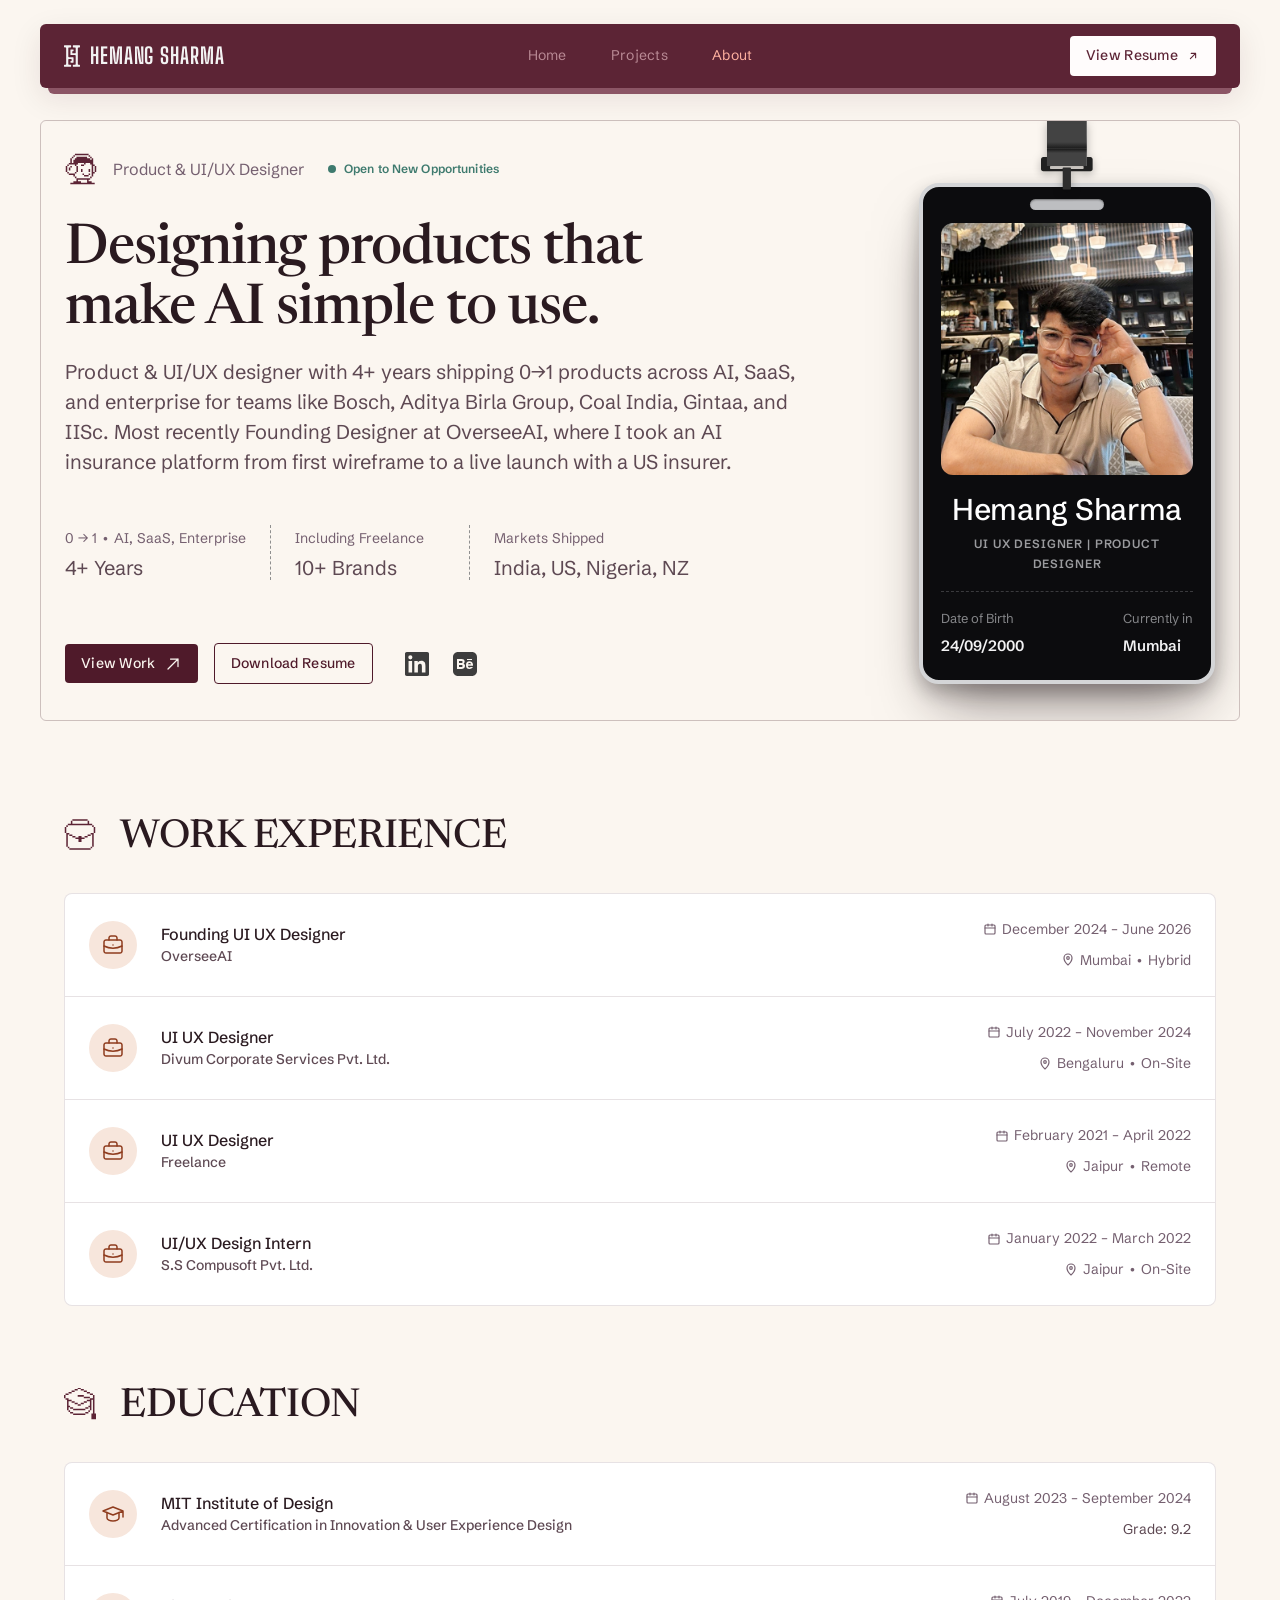
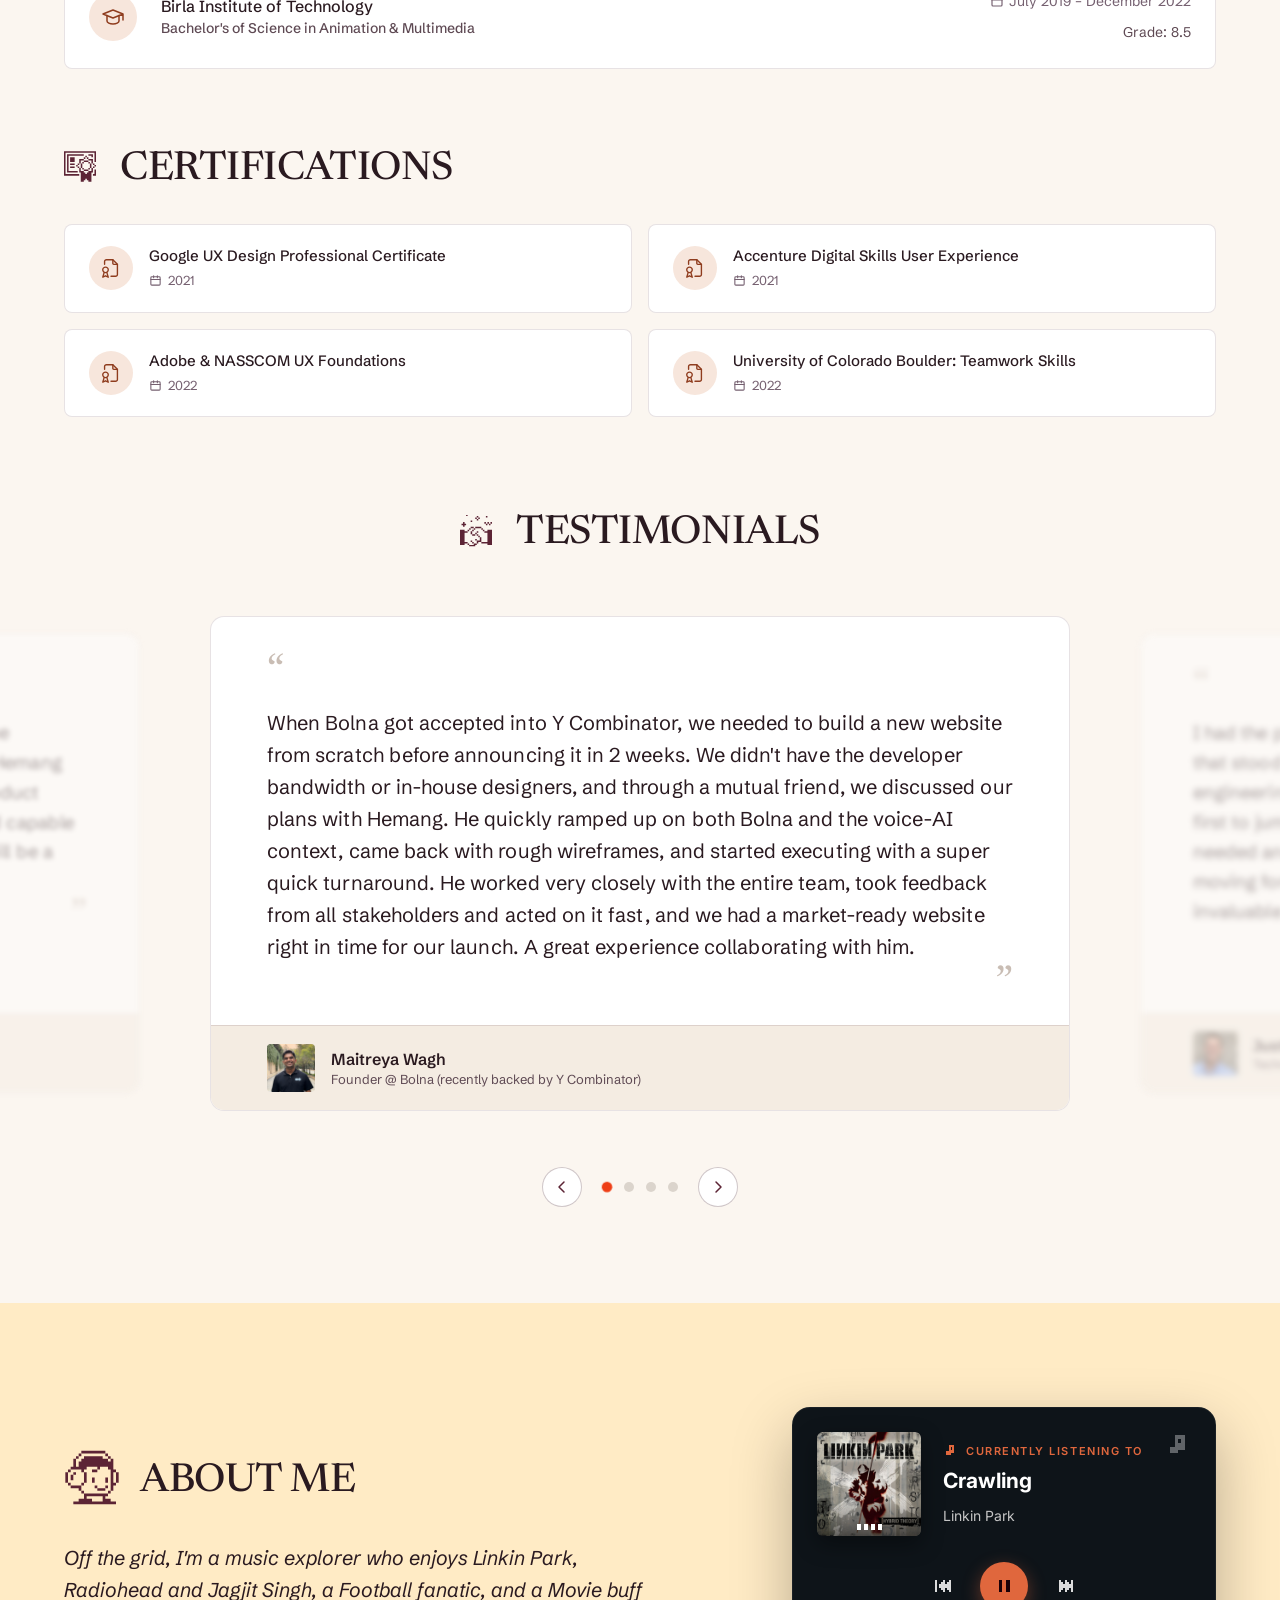
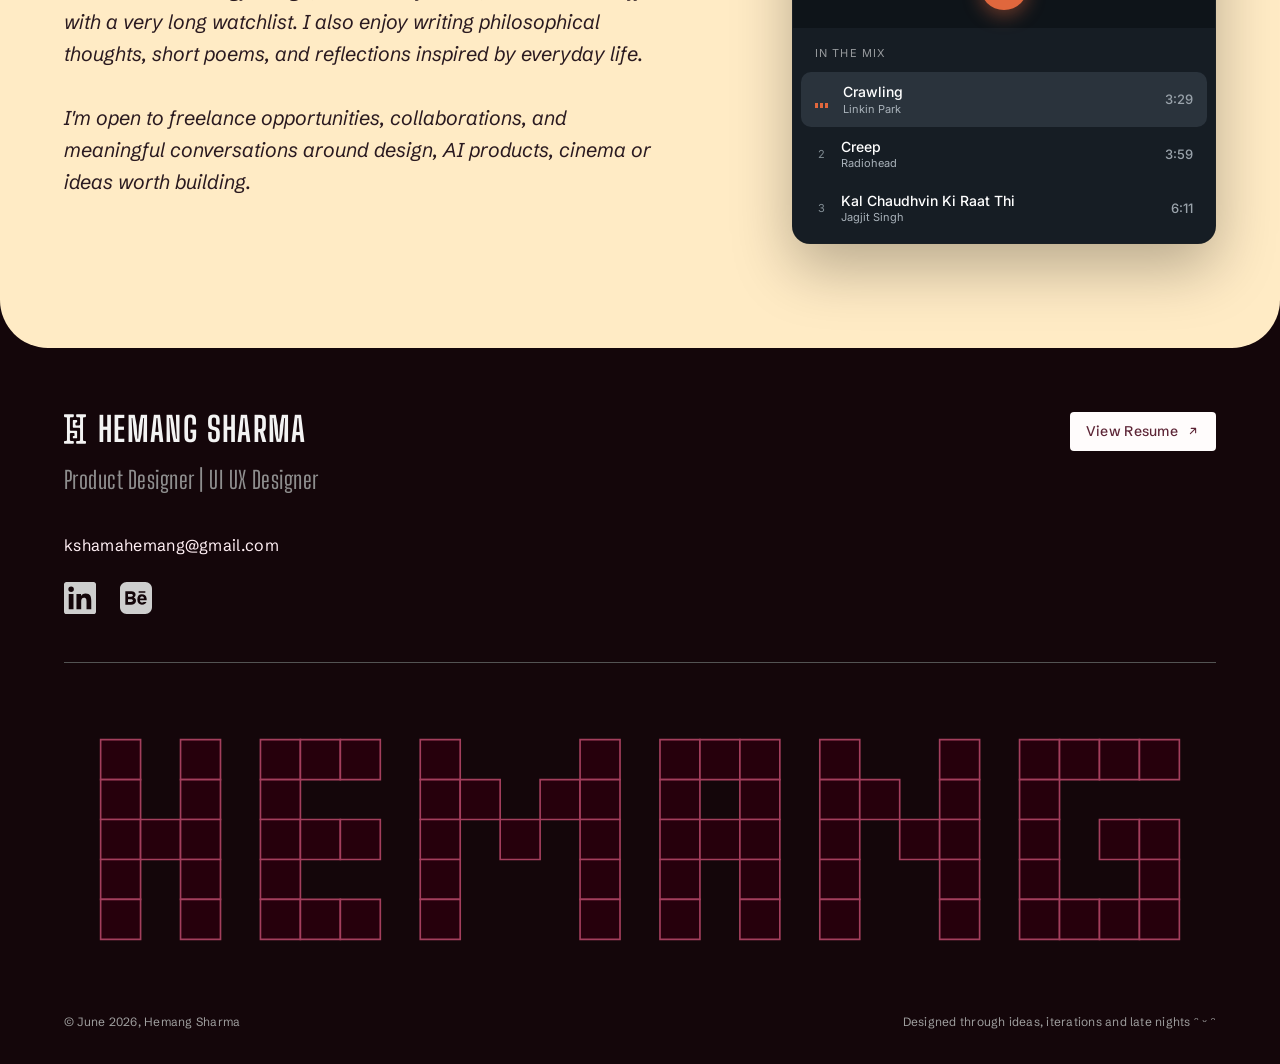
==== About.html @ e837368c "init commit" ====
<!DOCTYPE html>
<html lang="en">
<head>
<meta charset="UTF-8">
<meta name="viewport" content="width=device-width, initial-scale=1.0">
<title>About — Hemang Sharma</title>
<meta name="description" content="Product & UI/UX designer with 4+ years shipping 0→1 products across AI, SaaS, and enterprise.">
<link rel="preconnect" href="https://fonts.googleapis.com">
<link rel="preconnect" href="https://fonts.gstatic.com" crossorigin>
<link href="https://fonts.googleapis.com/css2?family=Newsreader:ital,opsz,wght@0,6..72,400;0,6..72,500;0,6..72,600;1,6..72,400;1,6..72,500&family=Schibsted+Grotesk:ital,wght@0,400;0,500;0,600;0,700;1,400;1,500&family=Big+Shoulders+Display:wght@400;500;600;700&family=Inter:wght@400;500;600;700&display=swap" rel="stylesheet">
<link rel="stylesheet" href="assets/styles.css">
</head>
<body>

<!-- ============================ NAV ============================ -->
<header class="site-header">
  <div class="navbar">
    <div class="nav-inner">
        <a class="brandmark" href="index.html" aria-label="Hemang Sharma home">
          <span class="hs">
            <svg viewBox="0 0 60.87 82.07" fill="currentColor" xmlns="http://www.w3.org/2000/svg" aria-hidden="true">
              <path d="M27.2,76.02c-.09-1.11-.96-2.07-2-2.05-2.62,0-4.03,0-6.65,0-1.13.09-2.25-.98-2.22-2.24v-17.44c0-1.27,1.03-2.3,2.3-2.3,2.96,0,6.22,0,8.52,0,1-.03,1.94.73,1.94,1.6-.01,1.11.02,4.02-.01,5.13-.05.84-.99,1.48-1.92,1.5-1.18,0,.2-.02-.99,0-.94.01-1.73.8-1.7,1.61,0,1.08-.02,2.17,0,3.25.02.84.91,1.54,1.86,1.51,3.54,0,4.52,0,8.06,0,.71.02,1.38-.37,1.69-.92.26-.41.18-.89.19-1.33,0-5.1,0-12,0-17.11.04-.87-.88-1.68-1.88-1.66-4.48,0-10.23,0-15.32,0-1.52,0-2.74-1.23-2.74-2.75V10.45c0-1.18.95-2.21,2.03-2.22,2.68-.01,4.16,0,6.84,0,1.1.03,1.99-1.08,2.02-2.24.01-1.36,0-2.15,0-3.52.06-1.05-.57-2.14-1.5-2.45C16.59,0,12.3.02,3.17.01c-.6.01-1.21-.06-1.81.06C.59.44-.04,1.32,0,2.27c0,1.44,0,2.29,0,3.72,0,1.17.94,2.29,2.03,2.24,2.62-.01,1.45-.02,4.08,0,1.16-.03,2.18,1.17,2.08,2.43v60.86c.08,1.25-.91,2.5-2.09,2.43-2.62,0-1.45,0-4.08,0-1.03,0-1.97.94-2.02,2.07-.02,1.49,0,2.21,0,3.7-.04,1.22.94,2.36,2.06,2.33,9.26.01,13.68,0,22.93,0,1.19.1,2.25-1.09,2.22-2.36,0-1.49.03-2.2-.01-3.68Z"/>
              <path d="M60.85,76.03c-.06-1.13-1-2.08-2.02-2.07-2.62,0-1.45,0-4.08,0-1.17.06-2.17-1.18-2.09-2.43V10.66c-.09-1.26.92-2.46,2.08-2.43,2.62-.01,1.45,0,4.08,0,1.1.05,2.03-1.07,2.03-2.24,0-1.43,0-2.29,0-3.72.04-.96-.59-1.83-1.36-2.2-.6-.12-1.21-.05-1.81-.06-9.13.01-13.42,0-22.56.01-.93.31-1.56,1.4-1.5,2.45.01,1.36,0,2.15,0,3.52.03,1.16.92,2.27,2.02,2.24,2.68,0,4.16-.01,6.84,0,1.08,0,2.02,1.04,2.03,2.22v17.95c0,1.44-1.16,2.61-2.61,2.61-2.55,0-6.55,0-8.35,0-1,.03-1.94-.73-1.94-1.6.01-1.11-.02-4,.01-5.11.05-.84.99-1.48,1.92-1.5,1.18,0,.04.02,1.22,0,.94-.01,1.73-.8,1.7-1.61,0-1.08.02-2.17,0-3.25-.02-.84-.91-1.54-1.86-1.51-3.54,0-4.76,0-8.3,0-.71-.02-1.38.37-1.69.92-.26.41-.18.89-.19,1.33,0,5.1,0,11.98,0,17.09-.04.87.88,1.68,1.88,1.66,4.46,0,10.51,0,15.59,0,1.44,0,2.61,1.17,2.61,2.61v31.71c.02,1.26-1.1,2.33-2.22,2.24-2.62-.01-4.03,0-6.65,0-1.04-.02-1.91.94-2,2.05-.04,1.49,0,2.2-.01,3.68-.03,1.28,1.03,2.46,2.22,2.36,9.26,0,13.68,0,22.93,0,1.12.03,2.11-1.11,2.06-2.33,0-1.49,0-2.21,0-3.7Z"/>
            </svg>
          </span>
          <span class="name">HEMANG SHARMA</span>
        </a>
        <nav class="nav-links">
          <a href="index.html">Home</a>
          <a href="Projects.html">Projects</a>
          <a href="About.html" class="active">About</a>
        </nav>
      <div class="nav-right">
        <a class="btn-resume" href="#" data-resume>View Resume
          <svg viewBox="0 0 16 16" fill="none"><path d="M5 11 11 5M11 5H6M11 5v5" stroke="currentColor" stroke-width="1.25" stroke-linecap="round" stroke-linejoin="round"/></svg>
        </a>
        <button class="nav-toggle" aria-label="Open menu" data-menu-open><span></span><span></span><span></span></button>
      </div>
    </div>
  </div>
</header>

<!-- mobile sheet -->
<div class="mobile-sheet" id="mobileSheet">
  <div class="mobile-sheet-top">
    <span class="mobile-brand">
      <span class="hs">
        <svg viewBox="0 0 60.87 82.07" fill="currentColor" xmlns="http://www.w3.org/2000/svg" aria-hidden="true">
          <path d="M27.2,76.02c-.09-1.11-.96-2.07-2-2.05-2.62,0-4.03,0-6.65,0-1.13.09-2.25-.98-2.22-2.24v-17.44c0-1.27,1.03-2.3,2.3-2.3,2.96,0,6.22,0,8.52,0,1-.03,1.94.73,1.94,1.6-.01,1.11.02,4.02-.01,5.13-.05.84-.99,1.48-1.92,1.5-1.18,0,.2-.02-.99,0-.94.01-1.73.8-1.7,1.61,0,1.08-.02,2.17,0,3.25.02.84.91,1.54,1.86,1.51,3.54,0,4.52,0,8.06,0,.71.02,1.38-.37,1.69-.92.26-.41.18-.89.19-1.33,0-5.1,0-12,0-17.11.04-.87-.88-1.68-1.88-1.66-4.48,0-10.23,0-15.32,0-1.52,0-2.74-1.23-2.74-2.75V10.45c0-1.18.95-2.21,2.03-2.22,2.68-.01,4.16,0,6.84,0,1.1.03,1.99-1.08,2.02-2.24.01-1.36,0-2.15,0-3.52.06-1.05-.57-2.14-1.5-2.45C16.59,0,12.3.02,3.17.01c-.6.01-1.21-.06-1.81.06C.59.44-.04,1.32,0,2.27c0,1.44,0,2.29,0,3.72,0,1.17.94,2.29,2.03,2.24,2.62-.01,1.45-.02,4.08,0,1.16-.03,2.18,1.17,2.08,2.43v60.86c.08,1.25-.91,2.5-2.09,2.43-2.62,0-1.45,0-4.08,0-1.03,0-1.97.94-2.02,2.07-.02,1.49,0,2.21,0,3.7-.04,1.22.94,2.36,2.06,2.33,9.26.01,13.68,0,22.93,0,1.19.1,2.25-1.09,2.22-2.36,0-1.49.03-2.2-.01-3.68Z"/>
          <path d="M60.85,76.03c-.06-1.13-1-2.08-2.02-2.07-2.62,0-1.45,0-4.08,0-1.17.06-2.17-1.18-2.09-2.43V10.66c-.09-1.26.92-2.46,2.08-2.43,2.62-.01,1.45,0,4.08,0,1.1.05,2.03-1.07,2.03-2.24,0-1.43,0-2.29,0-3.72.04-.96-.59-1.83-1.36-2.2-.6-.12-1.21-.05-1.81-.06-9.13.01-13.42,0-22.56.01-.93.31-1.56,1.4-1.5,2.45.01,1.36,0,2.15,0,3.52.03,1.16.92,2.27,2.02,2.24,2.68,0,4.16-.01,6.84,0,1.08,0,2.02,1.04,2.03,2.22v17.95c0,1.44-1.16,2.61-2.61,2.61-2.55,0-6.55,0-8.35,0-1,.03-1.94-.73-1.94-1.6.01-1.11-.02-4,.01-5.11.05-.84.99-1.48,1.92-1.5,1.18,0,.04.02,1.22,0,.94-.01,1.73-.8,1.7-1.61,0-1.08.02-2.17,0-3.25-.02-.84-.91-1.54-1.86-1.51-3.54,0-4.76,0-8.3,0-.71-.02-1.38.37-1.69.92-.26.41-.18.89-.19,1.33,0,5.1,0,11.98,0,17.09-.04.87.88,1.68,1.88,1.66,4.46,0,10.51,0,15.59,0,1.44,0,2.61,1.17,2.61,2.61v31.71c.02,1.26-1.1,2.33-2.22,2.24-2.62-.01-4.03,0-6.65,0-1.04-.02-1.91.94-2,2.05-.04,1.49,0,2.2-.01,3.68-.03,1.28,1.03,2.46,2.22,2.36,9.26,0,13.68,0,22.93,0,1.12.03,2.11-1.11,2.06-2.33,0-1.49,0-2.21,0-3.7Z"/>
        </svg>
      </span>
      <span class="name">HEMANG SHARMA</span>
    </span>
    <button class="mobile-sheet-close" aria-label="Close menu" data-menu-close>×</button>
  </div>
  <nav>
    <a href="index.html" data-menu-close>Home</a>
    <a href="Projects.html" data-menu-close>Projects</a>
    <a href="About.html" class="active" data-menu-close>About</a>
  </nav>
  <a class="btn-resume" href="#" data-resume>View Resume
    <svg viewBox="0 0 16 16" fill="none"><path d="M5 11 11 5M11 5H6M11 5v5" stroke="currentColor" stroke-width="1.25" stroke-linecap="round" stroke-linejoin="round"/></svg>
  </a>
</div>

<main id="top">
<!-- ============================ HERO ============================ -->
<section class="hero">
  <div class="hero-frame reveal">
    <div class="hero-cols">
      <!-- BOX 1 — intro / heading -->
      <div class="hero-left">
        <div class="hero-meta">
          <div class="hero-role">
            <span class="picon" aria-hidden="true">
              <img src="assets/icons/hero.svg" alt="" width="32" height="32">
            </span>
            <span>Product &amp; UI/UX Designer</span>
          </div>
          <div class="hero-open">
            <span class="dot"></span>
            <span>Open to New Opportunities</span>
          </div>
        </div>

        <h1 class="hero-h1">Designing products that make AI simple to use.</h1>
        <p class="hero-intro">Product &amp; UI/UX designer with 4+ years shipping 0&rarr;1 products across AI, SaaS, and enterprise for teams like Bosch, Aditya Birla Group, Coal India, Gintaa, and IISc. Most recently Founding Designer at OverseeAI, where I took an AI insurance platform from first wireframe to a live launch with a US insurer.</p>

        <div class="hero-stats">
          <div class="stat">
            <span class="label">0 &rarr; 1 &bull; AI, SaaS, Enterprise</span>
            <span class="value">4+ Years</span>
          </div>
          <span class="stat-div"></span>
          <div class="stat">
            <span class="label">Including Freelance</span>
            <span class="value">10+ Brands</span>
          </div>
          <span class="stat-div"></span>
          <div class="stat">
            <span class="label">Markets Shipped</span>
            <span class="value">India, US, Nigeria, NZ</span>
          </div>
        </div>

        <div class="hero-cta">
          <div class="cta-pair">
            <a class="btn btn-primary" href="Projects.html">View Work
              <svg viewBox="0 0 18 18" fill="none"><path d="M4 14 14 4M14 4H6.5M14 4v7.5" stroke="currentColor" stroke-width="1.25" stroke-linecap="round" stroke-linejoin="round"/></svg>
            </a>
            <a class="btn btn-outline" href="#" data-resume>Download Resume</a>
          </div>
          <div class="hero-social">
            <a href="https://www.linkedin.com/in/hemangsharma24/" target="_blank" rel="noopener" aria-label="LinkedIn">
              <svg viewBox="0 0 24 24" fill="currentColor"><path d="M20.45 20.45h-3.56v-5.57c0-1.33-.02-3.04-1.85-3.04-1.85 0-2.14 1.45-2.14 2.94v5.67H9.35V9h3.41v1.56h.05c.48-.9 1.64-1.85 3.37-1.85 3.6 0 4.27 2.37 4.27 5.45v6.29ZM5.34 7.43a2.06 2.06 0 1 1 0-4.13 2.06 2.06 0 0 1 0 4.13ZM7.12 20.45H3.55V9h3.57v11.45ZM22.22 0H1.77C.79 0 0 .77 0 1.73v20.54C0 23.23.79 24 1.77 24h20.45c.98 0 1.78-.77 1.78-1.73V1.73C24 .77 23.2 0 22.22 0Z"/></svg>
            </a>
            <a href="https://www.behance.net/hemangsharma24" target="_blank" rel="noopener" aria-label="Behance">
              <svg viewBox="0 0 24 24" fill="currentColor"><path d="M8.228 15.01H6V13H8.261C10.139 13 10.264 15.01 8.228 15.01ZM14.986 12.333H18.004C17.887 10.618 15.274 10.356 14.986 12.333ZM8.182 9H6V11H8.389C10.062 11 10.326 9 8.182 9ZM24 5V19C24 21.761 21.762 24 19 24H5C2.238 24 0 21.761 0 19V5C0 2.239 2.238 0 5 0H19C21.762 0 24 2.239 24 5ZM14 8H19V7H14V8ZM10.448 11.618C12.355 10.644 12.285 7.068 8.635 7.014H4V16.992H8.311C12.833 16.992 12.756 12.458 10.448 11.618ZM19.935 12.22C19.661 10.457 18.407 9.27 16.352 9.27C14.258 9.27 13 10.61 13 13.217C13 15.848 14.367 17 16.416 17C18.465 17 19.522 15.865 19.816 15H17.705C16.969 15.855 14.812 15.521 14.938 13.647H19.998C20.008 13.013 19.986 12.558 19.935 12.22Z"/></svg>
            </a>
          </div>
        </div>
      </div>

      <div class="hero-divider" aria-hidden="true"></div>

      <!-- BOX 2 — animated lanyard ID card -->
      <div class="hero-right id-col">
        <div class="id-stage">
          <div class="id-swing" id="idSwing">
            <img class="id-handle" src="assets/icons/id-handle.svg" alt="" draggable="false">
            <div class="id-card">
              <div class="id-photo"><img src="assets/img/hemang-photo.png" alt="Hemang Sharma" draggable="false"></div>
              <div class="id-name">Hemang Sharma</div>
              <div class="id-role">UI UX DESIGNER | PRODUCT DESIGNER</div>
              <hr class="id-line">
              <div class="id-meta">
                <div class="id-field"><span class="k">Date of Birth</span><span class="v">24/09/2000</span></div>
                <div class="id-field"><span class="k">Currently in</span><span class="v">Mumbai</span></div>
              </div>
            </div>
          </div>
        </div>
      </div>
    </div>
  </div>
</section>

<!-- ============================ WORK EXPERIENCE ============================ -->
<section class="work wrap">
  <div class="section-head reveal">
    <span class="picon" aria-hidden="true">
      <img src="assets/icons/work.svg" alt="" width="32" height="32">
    </span>
    <h2>WORK EXPERIENCE</h2>
  </div>
  <div class="exp-list reveal">
    <div class="exp-row">
      <div class="exp-left">
        <span class="exp-ic"><img src="assets/icons/incard-work.svg" alt="" width="24" height="24"></span>
        <div><div class="exp-title">Founding UI UX Designer</div><div class="exp-co">OverseeAI</div></div>
      </div>
      <div class="exp-meta">
        <span class="m"><svg viewBox="0 0 14 14" fill="none"><rect x="2" y="3" width="10" height="9" rx="1" stroke="currentColor" stroke-width="1.17"/><path d="M2 6h10M5 2v2M9 2v2" stroke="currentColor" stroke-width="1.17" stroke-linecap="round"/></svg>December 2024 – June 2026</span>
        <span class="m"><svg viewBox="0 0 14 14" fill="none"><path d="M7 12s4-3.5 4-7A4 4 0 0 0 3 5c0 3.5 4 7 4 7Z" stroke="currentColor" stroke-width="1.17" stroke-linejoin="round"/><circle cx="7" cy="5" r="1.3" stroke="currentColor" stroke-width="1.17"/></svg>Mumbai &bull; Hybrid</span>
      </div>
    </div>
    <div class="exp-row">
      <div class="exp-left">
        <span class="exp-ic"><img src="assets/icons/incard-work.svg" alt="" width="24" height="24"></span>
        <div><div class="exp-title">UI UX Designer</div><div class="exp-co">Divum Corporate Services Pvt. Ltd.</div></div>
      </div>
      <div class="exp-meta">
        <span class="m"><svg viewBox="0 0 14 14" fill="none"><rect x="2" y="3" width="10" height="9" rx="1" stroke="currentColor" stroke-width="1.17"/><path d="M2 6h10M5 2v2M9 2v2" stroke="currentColor" stroke-width="1.17" stroke-linecap="round"/></svg>July 2022 – November 2024</span>
        <span class="m"><svg viewBox="0 0 14 14" fill="none"><path d="M7 12s4-3.5 4-7A4 4 0 0 0 3 5c0 3.5 4 7 4 7Z" stroke="currentColor" stroke-width="1.17" stroke-linejoin="round"/><circle cx="7" cy="5" r="1.3" stroke="currentColor" stroke-width="1.17"/></svg>Bengaluru &bull; On-Site</span>
      </div>
    </div>
    <div class="exp-row">
      <div class="exp-left">
        <span class="exp-ic"><img src="assets/icons/incard-work.svg" alt="" width="24" height="24"></span>
        <div><div class="exp-title">UI UX Designer</div><div class="exp-co">Freelance</div></div>
      </div>
      <div class="exp-meta">
        <span class="m"><svg viewBox="0 0 14 14" fill="none"><rect x="2" y="3" width="10" height="9" rx="1" stroke="currentColor" stroke-width="1.17"/><path d="M2 6h10M5 2v2M9 2v2" stroke="currentColor" stroke-width="1.17" stroke-linecap="round"/></svg>February 2021 – April 2022</span>
        <span class="m"><svg viewBox="0 0 14 14" fill="none"><path d="M7 12s4-3.5 4-7A4 4 0 0 0 3 5c0 3.5 4 7 4 7Z" stroke="currentColor" stroke-width="1.17" stroke-linejoin="round"/><circle cx="7" cy="5" r="1.3" stroke="currentColor" stroke-width="1.17"/></svg>Jaipur &bull; Remote</span>
      </div>
    </div>
    <div class="exp-row">
      <div class="exp-left">
        <span class="exp-ic"><img src="assets/icons/incard-work.svg" alt="" width="24" height="24"></span>
        <div><div class="exp-title">UI/UX Design Intern</div><div class="exp-co">S.S Compusoft Pvt. Ltd.</div></div>
      </div>
      <div class="exp-meta">
        <span class="m"><svg viewBox="0 0 14 14" fill="none"><rect x="2" y="3" width="10" height="9" rx="1" stroke="currentColor" stroke-width="1.17"/><path d="M2 6h10M5 2v2M9 2v2" stroke="currentColor" stroke-width="1.17" stroke-linecap="round"/></svg>January 2022 – March 2022</span>
        <span class="m"><svg viewBox="0 0 14 14" fill="none"><path d="M7 12s4-3.5 4-7A4 4 0 0 0 3 5c0 3.5 4 7 4 7Z" stroke="currentColor" stroke-width="1.17" stroke-linejoin="round"/><circle cx="7" cy="5" r="1.3" stroke="currentColor" stroke-width="1.17"/></svg>Jaipur &bull; On-Site</span>
      </div>
    </div>
  </div>
</section>


<!-- ============================ EDUCATION + CERTIFICATIONS ============================ -->
<section class="wrap credentials">
  <div>
    <div class="section-head reveal">
      <span class="picon" aria-hidden="true"><img src="assets/icons/education.svg" alt="" width="40" height="40"></span>
      <h2>EDUCATION</h2>
    </div>
    <div class="edu-list reveal">
    <div class="exp-row">
      <div class="exp-left">
        <span class="exp-ic"><img src="assets/icons/incard-education.svg" alt="" width="24" height="24"></span>
        <div><div class="exp-title">MIT Institute of Design</div><div class="exp-co">Advanced Certification in Innovation &amp; User Experience Design</div></div>
      </div>
      <div class="exp-meta">
        <span class="m"><svg viewBox="0 0 14 14" fill="none"><rect x="2" y="3" width="10" height="9" rx="1" stroke="currentColor" stroke-width="1.17"/><path d="M2 6h10M5 2v2M9 2v2" stroke="currentColor" stroke-width="1.17" stroke-linecap="round"/></svg>August 2023 – September 2024</span>
        <span class="m grade">Grade: 9.2</span>
      </div>
    </div>
    <div class="exp-row">
      <div class="exp-left">
        <span class="exp-ic"><img src="assets/icons/incard-education.svg" alt="" width="24" height="24"></span>
        <div><div class="exp-title">Birla Institute of Technology</div><div class="exp-co">Bachelor's of Science in Animation &amp; Multimedia</div></div>
      </div>
      <div class="exp-meta">
        <span class="m"><svg viewBox="0 0 14 14" fill="none"><rect x="2" y="3" width="10" height="9" rx="1" stroke="currentColor" stroke-width="1.17"/><path d="M2 6h10M5 2v2M9 2v2" stroke="currentColor" stroke-width="1.17" stroke-linecap="round"/></svg>July 2019 – December 2022</span>
        <span class="m grade">Grade: 8.5</span>
      </div>
    </div>
    </div>
  </div>
  <div class="subsection">
    <div class="section-head reveal">
      <span class="picon" aria-hidden="true"><img src="assets/icons/certifications.svg" alt="" width="40" height="40"></span>
      <h2>CERTIFICATIONS</h2>
    </div>
    <div class="cert-grid reveal">
      <div class="cert-card">
        <span class="cert-ic"><img src="assets/icons/incard-certification.svg" alt=""></span>
        <div class="cert-body">
          <div class="cert-title">Google UX Design Professional Certificate</div>
          <div class="cert-year"><svg viewBox="0 0 14 14" fill="none"><rect x="2" y="3" width="10" height="9" rx="1" stroke="currentColor" stroke-width="1.17"/><path d="M2 6h10M5 2v2M9 2v2" stroke="currentColor" stroke-width="1.17" stroke-linecap="round"/></svg>2021</div>
        </div>
      </div>
      <div class="cert-card">
        <span class="cert-ic"><img src="assets/icons/incard-certification.svg" alt=""></span>
        <div class="cert-body">
          <div class="cert-title">Accenture Digital Skills User Experience</div>
          <div class="cert-year"><svg viewBox="0 0 14 14" fill="none"><rect x="2" y="3" width="10" height="9" rx="1" stroke="currentColor" stroke-width="1.17"/><path d="M2 6h10M5 2v2M9 2v2" stroke="currentColor" stroke-width="1.17" stroke-linecap="round"/></svg>2021</div>
        </div>
      </div>
      <div class="cert-card">
        <span class="cert-ic"><img src="assets/icons/incard-certification.svg" alt=""></span>
        <div class="cert-body">
          <div class="cert-title">Adobe &amp; NASSCOM UX Foundations</div>
          <div class="cert-year"><svg viewBox="0 0 14 14" fill="none"><rect x="2" y="3" width="10" height="9" rx="1" stroke="currentColor" stroke-width="1.17"/><path d="M2 6h10M5 2v2M9 2v2" stroke="currentColor" stroke-width="1.17" stroke-linecap="round"/></svg>2022</div>
        </div>
      </div>
      <div class="cert-card">
        <span class="cert-ic"><img src="assets/icons/incard-certification.svg" alt=""></span>
        <div class="cert-body">
          <div class="cert-title">University of Colorado Boulder: Teamwork Skills</div>
          <div class="cert-year"><svg viewBox="0 0 14 14" fill="none"><rect x="2" y="3" width="10" height="9" rx="1" stroke="currentColor" stroke-width="1.17"/><path d="M2 6h10M5 2v2M9 2v2" stroke="currentColor" stroke-width="1.17" stroke-linecap="round"/></svg>2022</div>
        </div>
      </div>
    </div>
  </div>
</section>

<!-- ============================ TESTIMONIALS ============================ -->
<section class="testi">
  <div class="wrap">
    <div class="section-head reveal">
      <span class="picon" aria-hidden="true">
        <img src="assets/icons/testimonials.svg" alt="" width="32" height="32">
      </span>
      <h2>TESTIMONIALS</h2>
    </div>
  </div>

  <div class="tcarousel reveal">
    <div class="tcarousel-viewport" id="tviewport">
      <div class="tcarousel-track" id="tcarTrack">
        <article class="tcard">
          <div class="tcard-body">
            <span class="tq tq-open">&ldquo;</span>
            <p class="tcard-text">When Bolna got accepted into Y Combinator, we needed to build a new website from scratch before announcing it in 2 weeks. We didn't have the developer bandwidth or in-house designers, and through a mutual friend, we discussed our plans with Hemang. He quickly ramped up on both Bolna and the voice-AI context, came back with rough wireframes, and started executing with a super quick turnaround. He worked very closely with the entire team, took feedback from all stakeholders and acted on it fast, and we had a market-ready website right in time for our launch. A great experience collaborating with him.</p>
            <span class="tq tq-close">&rdquo;</span>
          </div>
          <div class="tcard-foot">
            <img class="tcard-av" src="assets/img/avatar-maitreya.png" alt="Maitreya Wagh">
            <div><div class="tcard-nm">Maitreya Wagh</div><div class="tcard-rl">Founder @ Bolna (recently backed by Y Combinator)</div></div>
          </div>
        </article>

        <article class="tcard">
          <div class="tcard-body">
            <span class="tq tq-open">&ldquo;</span>
            <p class="tcard-text">I had the pleasure of working with Hemang as a UX Designer, and one quality that stood out above all else was their ability to move fast. Whenever our engineering team needed wireframes, often on short notice, Hemang was the first to jump in. He worked closely with engineering to understand what was needed and translated those requirements into designs that kept the team moving forward. Their responsiveness kept projects on track and made them an invaluable bridge between design and development.</p>
            <span class="tq tq-close">&rdquo;</span>
          </div>
          <div class="tcard-foot">
            <img class="tcard-av" src="assets/testi/av-justin.png" alt="Justin Theriot">
            <div><div class="tcard-nm">Justin Theriot</div><div class="tcard-rl">Technical Lead @ OverseeAI</div></div>
          </div>
        </article>

        <article class="tcard">
          <div class="tcard-body">
            <span class="tq tq-open">&ldquo;</span>
            <p class="tcard-text">I got to know Hemang through a referral, and working with him was a great experience. He took full ownership of the project, collaborated seamlessly with developers, and brought a clear understanding of design aesthetics. His efforts truly gave new life to an old website.</p>
            <span class="tq tq-close">&rdquo;</span>
          </div>
          <div class="tcard-foot">
            <img class="tcard-av" src="assets/testi/av-prabhav.png" alt="Prabhav Sharma">
            <div><div class="tcard-nm">Prabhav Sharma</div><div class="tcard-rl">Founder @ Zintellix</div></div>
          </div>
        </article>

        <article class="tcard">
          <div class="tcard-body">
            <span class="tq tq-open">&ldquo;</span>
            <p class="tcard-text">As Product Strategy and Execution Lead at Aditya Birla Group, I had the opportunity to work with Hemang during a key product engagement. Hemang brings strong ownership, rigour, and a thoughtful understanding of product design principles. I found him highly collaborative, detail-oriented, and capable of adding meaningful value during Product Sprints. I'm confident he will be a strong addition to any team he joins.</p>
            <span class="tq tq-close">&rdquo;</span>
          </div>
          <div class="tcard-foot">
            <img class="tcard-av" src="assets/testi/av-generic.png" alt="Industry professional, identity hidden by request">
            <div><div class="tcard-nm">Industry Professional <span class="tcard-hidden">(Identity hidden by request)</span></div><div class="tcard-rl">Product Strategy and Execution Lead @ Aditya Birla Group</div></div>
          </div>
        </article>
      </div>
    </div>
    <div class="carousel-nav">
      <button class="carousel-arrow" data-prev aria-label="Previous testimonial">
        <svg width="18" height="18" viewBox="0 0 18 18" fill="none"><path d="M11 4 6 9l5 5" stroke="currentColor" stroke-width="1.5" stroke-linecap="round" stroke-linejoin="round"/></svg>
      </button>
      <div class="dots" id="dots"></div>
      <button class="carousel-arrow" data-next aria-label="Next testimonial">
        <svg width="18" height="18" viewBox="0 0 18 18" fill="none"><path d="M7 4l5 5-5 5" stroke="currentColor" stroke-width="1.5" stroke-linecap="round" stroke-linejoin="round"/></svg>
      </button>
    </div>
  </div>
</section>

<!-- ============================ PERSONAL + PLAYER ============================ -->
<section class="personal" id="about">
  <div class="wrap personal-grid">
    <div class="personal-copy reveal">
      <div class="section-head">
        <span class="picon" aria-hidden="true">
          <img src="assets/icons/hero.svg" alt="" width="32" height="32">
        </span>
        <h2>ABOUT ME</h2>
      </div>
      <p>Off the grid, I'm a music explorer who enjoys Linkin Park, Radiohead and Jagjit Singh, a Football fanatic, and a Movie buff with a very long watchlist. I also enjoy writing philosophical thoughts, short poems, and reflections inspired by everyday life.</p>
      <p>I'm open to freelance opportunities, collaborations, and meaningful conversations around design, AI products, cinema or ideas worth building.</p>
    </div>

    <div class="player-col reveal">
      <div class="player" id="player">
        <div class="player-top">
          <div class="player-art-link" id="npArtLink">
            <img class="player-art" id="npArt" src="assets/img/lp-hybrid-theory.png" alt="Album artwork for the current track">
            <span class="art-eq" aria-hidden="true"><i></i><i></i><i></i><i></i></span>
          </div>
          <div class="player-info">
            <div class="np-label">
              <span class="np-ic" aria-hidden="true">
                <svg viewBox="0 0 16 16" shape-rendering="crispEdges" fill="currentColor"><path d="M6 2h6v2H6zM6 4h2v7H6zM10 4h2v5h-2zM3 9h5v4H3zM8 7h4v4H8z"/></svg>
              </span>
              Currently listening to
            </div>
            <span class="ttl" id="npTitle">Crawling</span>
            <div class="art" id="npArtist">Linkin Park</div>
          </div>
          <span class="player-brand" aria-hidden="true" title="Music">
            <svg viewBox="0 0 16 16" shape-rendering="crispEdges" fill="currentColor"><path d="M6 2h6v2H6zM6 4h2v7H6zM10 4h2v5h-2zM3 9h5v4H3zM8 7h4v4H8z"/></svg>
          </span>
        </div>
        <div class="player-controls">
          <button class="nav-btn" data-track-prev aria-label="Previous track"><svg viewBox="0 0 24 24" shape-rendering="crispEdges" fill="currentColor"><path d="M5 6h2v12H5zM13 6h2v12h-2zM11 8h2v8h-2zM9 10h2v4H9zM19 6h2v12h-2zM17 8h2v8h-2zM15 10h2v4h-2z"/></svg></button>
          <button class="play" id="playBtn" aria-label="Play or pause preview"></button>
          <button class="nav-btn" data-track-next aria-label="Next track"><svg viewBox="0 0 24 24" shape-rendering="crispEdges" fill="currentColor"><path d="M5 6h2v12H5zM7 8h2v8H7zM9 10h2v4H9zM11 6h2v12h-2zM13 8h2v8h-2zM15 10h2v4h-2zM17 6h2v12h-2z"/></svg></button>
        </div>
        <div class="player-list">
          <div class="preview-label">In the mix</div>
          <button type="button" class="track on" data-i="0">
            <span class="num">1</span>
            <span class="eq" aria-hidden="true"><i></i><i></i><i></i></span>
            <span class="meta"><span class="tn">Crawling</span><span class="ta">Linkin Park</span></span>
            <span class="dur">3:29</span>
          </button>
          <button type="button" class="track" data-i="1">
            <span class="num">2</span>
            <span class="eq" aria-hidden="true"><i></i><i></i><i></i></span>
            <span class="meta"><span class="tn">Creep</span><span class="ta">Radiohead</span></span>
            <span class="dur">3:59</span>
          </button>
          <button type="button" class="track" data-i="2">
            <span class="num">3</span>
            <span class="eq" aria-hidden="true"><i></i><i></i><i></i></span>
            <span class="meta"><span class="tn">Kal Chaudhvin Ki Raat Thi</span><span class="ta">Jagjit Singh</span></span>
            <span class="dur">6:11</span>
          </button>
        </div>
      </div>
    </div>
  </div>
</section>
</main>

<!-- ============================ FOOTER ============================ -->
<footer class="site-footer">
  <div class="wrap footer-inner">
    <div class="footer-top">
      <div class="footer-brand">
        <div class="row">
          <span class="hs">
            <svg viewBox="0 0 60.87 82.07" fill="currentColor" xmlns="http://www.w3.org/2000/svg" aria-hidden="true">
              <path d="M27.2,76.02c-.09-1.11-.96-2.07-2-2.05-2.62,0-4.03,0-6.65,0-1.13.09-2.25-.98-2.22-2.24v-17.44c0-1.27,1.03-2.3,2.3-2.3,2.96,0,6.22,0,8.52,0,1-.03,1.94.73,1.94,1.6-.01,1.11.02,4.02-.01,5.13-.05.84-.99,1.48-1.92,1.5-1.18,0,.2-.02-.99,0-.94.01-1.73.8-1.7,1.61,0,1.08-.02,2.17,0,3.25.02.84.91,1.54,1.86,1.51,3.54,0,4.52,0,8.06,0,.71.02,1.38-.37,1.69-.92.26-.41.18-.89.19-1.33,0-5.1,0-12,0-17.11.04-.87-.88-1.68-1.88-1.66-4.48,0-10.23,0-15.32,0-1.52,0-2.74-1.23-2.74-2.75V10.45c0-1.18.95-2.21,2.03-2.22,2.68-.01,4.16,0,6.84,0,1.1.03,1.99-1.08,2.02-2.24.01-1.36,0-2.15,0-3.52.06-1.05-.57-2.14-1.5-2.45C16.59,0,12.3.02,3.17.01c-.6.01-1.21-.06-1.81.06C.59.44-.04,1.32,0,2.27c0,1.44,0,2.29,0,3.72,0,1.17.94,2.29,2.03,2.24,2.62-.01,1.45-.02,4.08,0,1.16-.03,2.18,1.17,2.08,2.43v60.86c.08,1.25-.91,2.5-2.09,2.43-2.62,0-1.45,0-4.08,0-1.03,0-1.97.94-2.02,2.07-.02,1.49,0,2.21,0,3.7-.04,1.22.94,2.36,2.06,2.33,9.26.01,13.68,0,22.93,0,1.19.1,2.25-1.09,2.22-2.36,0-1.49.03-2.2-.01-3.68Z"/>
              <path d="M60.85,76.03c-.06-1.13-1-2.08-2.02-2.07-2.62,0-1.45,0-4.08,0-1.17.06-2.17-1.18-2.09-2.43V10.66c-.09-1.26.92-2.46,2.08-2.43,2.62-.01,1.45,0,4.08,0,1.1.05,2.03-1.07,2.03-2.24,0-1.43,0-2.29,0-3.72.04-.96-.59-1.83-1.36-2.2-.6-.12-1.21-.05-1.81-.06-9.13.01-13.42,0-22.56.01-.93.31-1.56,1.4-1.5,2.45.01,1.36,0,2.15,0,3.52.03,1.16.92,2.27,2.02,2.24,2.68,0,4.16-.01,6.84,0,1.08,0,2.02,1.04,2.03,2.22v17.95c0,1.44-1.16,2.61-2.61,2.61-2.55,0-6.55,0-8.35,0-1,.03-1.94-.73-1.94-1.6.01-1.11-.02-4,.01-5.11.05-.84.99-1.48,1.92-1.5,1.18,0,.04.02,1.22,0,.94-.01,1.73-.8,1.7-1.61,0-1.08.02-2.17,0-3.25-.02-.84-.91-1.54-1.86-1.51-3.54,0-4.76,0-8.3,0-.71-.02-1.38.37-1.69.92-.26.41-.18.89-.19,1.33,0,5.1,0,11.98,0,17.09-.04.87.88,1.68,1.88,1.66,4.46,0,10.51,0,15.59,0,1.44,0,2.61,1.17,2.61,2.61v31.71c.02,1.26-1.1,2.33-2.22,2.24-2.62-.01-4.03,0-6.65,0-1.04-.02-1.91.94-2,2.05-.04,1.49,0,2.2-.01,3.68-.03,1.28,1.03,2.46,2.22,2.36,9.26,0,13.68,0,22.93,0,1.12.03,2.11-1.11,2.06-2.33,0-1.49,0-2.21,0-3.7Z"/>
            </svg>
          </span>
          <span class="name">HEMANG SHARMA</span>
        </div>
        <div class="sub">Product Designer | UI UX Designer</div>
        <div class="footer-contact">
          <button class="footer-email" id="emailBtn" data-email="kshamahemang@gmail.com">
            kshamahemang@gmail.com <span class="copied">Copied!</span>
          </button>
          <div class="footer-social">
            <a href="https://www.linkedin.com/in/hemangsharma24/" target="_blank" rel="noopener" aria-label="LinkedIn">
              <svg viewBox="0 0 24 24" fill="currentColor"><path d="M20.45 20.45h-3.56v-5.57c0-1.33-.02-3.04-1.85-3.04-1.85 0-2.14 1.45-2.14 2.94v5.67H9.35V9h3.41v1.56h.05c.48-.9 1.64-1.85 3.37-1.85 3.6 0 4.27 2.37 4.27 5.45v6.29ZM5.34 7.43a2.06 2.06 0 1 1 0-4.13 2.06 2.06 0 0 1 0 4.13ZM7.12 20.45H3.55V9h3.57v11.45ZM22.22 0H1.77C.79 0 0 .77 0 1.73v20.54C0 23.23.79 24 1.77 24h20.45c.98 0 1.78-.77 1.78-1.73V1.73C24 .77 23.2 0 22.22 0Z"/></svg>
            </a>
            <a href="https://www.behance.net/hemangsharma24" target="_blank" rel="noopener" aria-label="Behance">
              <svg viewBox="0 0 32 32" fill="currentColor"><path d="M10.9707 20.0133H8V17.3333H11.0147C13.5187 17.3333 13.6853 20.0133 10.9707 20.0133ZM19.9813 16.444H24.0053C23.8493 14.1573 20.3653 13.808 19.9813 16.444ZM10.9093 12H8V14.6667H11.1853C13.416 14.6667 13.768 12 10.9093 12ZM32 6.66667V25.3333C32 29.0147 29.016 32 25.3333 32H6.66667C2.984 32 0 29.0147 0 25.3333V6.66667C0 2.98533 2.984 0 6.66667 0H25.3333C29.016 0 32 2.98533 32 6.66667ZM18.6667 10.6667H25.3333V9.33333H18.6667V10.6667ZM13.9307 15.4907C16.4733 14.192 16.38 9.424 11.5133 9.352H5.33333V22.656H11.0813C17.1107 22.656 17.008 16.6107 13.9307 15.4907ZM26.58 16.2933C26.2147 13.9427 24.5427 12.36 21.8027 12.36C19.0107 12.36 17.3333 14.1467 17.3333 17.6227C17.3333 21.1307 19.156 22.6667 21.888 22.6667C24.62 22.6667 26.0293 21.1533 26.4213 20H23.6067C22.6253 21.14 19.7493 20.6947 19.9173 18.196H26.664C26.6773 17.3507 26.648 16.744 26.58 16.2933Z"/></svg>
            </a>
          </div>
        </div>
      </div>
      <a class="btn-resume" href="#" data-resume>View Resume
        <svg viewBox="0 0 16 16" fill="none"><path d="M5 11 11 5M11 5H6M11 5v5" stroke="currentColor" stroke-width="1.25" stroke-linecap="round" stroke-linejoin="round"/></svg>
      </a>
    </div>
    <div class="footer-divider"></div>
    <div class="footer-wordmark">
      <img src="assets/hemang-pixel-wordmark.svg" alt="HEMANG">
    </div>
    <div class="footer-bottom">
      <span>&copy; June 2026, Hemang Sharma</span>
      <span>Designed through ideas, iterations and late nights &#7508; &#7509; &#7508;</span>
    </div>
  </div>
</footer>

<template id="__bundler_thumbnail">
  <svg xmlns="http://www.w3.org/2000/svg" viewBox="0 0 100 100"><rect width="100" height="100" fill="#5C2435"/><text x="50" y="64" font-family="Georgia, serif" font-size="34" fill="#FBF6F0" text-anchor="middle">HS</text></svg>
</template>

<script src="assets/app.js"></script>
</body>
</html>
---- assets/styles.css ----
/* ============================================================
   Hemang Sharma — Portfolio
   Warm Editorial Minimal · Newsreader + Schibsted Grotesk on burgundy & cream
   (wordmark = Big Shoulders Display; media player = Inter — both preserved)
   Tokens mapped 1:1 from the Figma frame "Home" (1440) + design system
   ============================================================ */

:root{
  /* ---- Surfaces ---- */
  --paper:#FBF6F0;
  --surface:#FFFFFF;
  --card-img-bg:#F7EEEC;
  --brands-bg:#FFEFF4;
  --peach-bg:#FFEBC5;
  --footer-bg:#14060A;

  /* ---- Ink ---- */
  --ink:#2A1A20;
  --ink-2:#5E4953;
  --ink-3:#756070;

  /* ---- Brand ---- */
  --burgundy:#5C2435;
  --burgundy-deep:#4F1A2A;
  --nav-strip:#8B5565;
  --nav-link:#FFC7B8;

  /* ---- Tags / chips ---- */
  --tag-bg:#F6EEF1;
  --tag-text:#5E4953;
  --ind-border:#BA8374;
  --ind-text:#2D0000;
  --metric-bg:#F7E6DC;
  --metric-text:#8F3C1E;
  --teal:#3E7A6E;

  /* ---- Category accents (card top bar only) ---- */
  --cat-terracotta:#B0593C;
  --cat-plum:#7E4B63;
  --cat-teal:#3E7A6E;
  --cat-sage:#6E7A4B;

  /* ---- Lines ---- */
  --border:rgba(58,22,32,.12);
  --border-strong:rgba(58,22,32,.24);
  --dash:#8F8F8F;

  /* ---- Radius ---- */
  --r-sm:4px; --r-md:8px; --r-lg:12px; --r-pill:999px;

  /* ---- Type ---- */
  --font-display:'Newsreader',Georgia,'Times New Roman',serif;
  --font-ui:'Schibsted Grotesk',system-ui,-apple-system,sans-serif;
  --font-mark:'Big Shoulders Display','Schibsted Grotesk',sans-serif;
  --font-alt:'Schibsted Grotesk',system-ui,-apple-system,sans-serif;
  --font-inter:'Inter',system-ui,sans-serif;

  --container:1312px;
  --gutter:64px;
  --frame:1360px;   /* nav + hero container width (40px page gutters) */
}

*{box-sizing:border-box;margin:0;padding:0}
html{scroll-behavior:smooth}
body{
  background:var(--paper);
  color:var(--ink);
  font-family:var(--font-ui);
  font-size:16px;
  line-height:1.65;
  -webkit-font-smoothing:antialiased;
  text-rendering:optimizeLegibility;
  overflow-x:hidden;
}
img{display:block;max-width:100%}
a{color:inherit;text-decoration:none}
button{font-family:inherit;cursor:pointer}
::selection{background:var(--burgundy);color:var(--paper)}

.wrap{max-width:calc(var(--container) + var(--gutter) * 2);margin:0 auto;padding:0 var(--gutter)}

/* ============================================================
   NAV
   ============================================================ */
.site-header{
  position:sticky;top:0;z-index:100;
  padding:24px 40px 0;
  pointer-events:none;
}
.navbar{
  max-width:var(--frame);margin:0 auto;
  pointer-events:auto;
  background:var(--burgundy);
  border-radius:6px;
  position:relative;
  box-shadow:0 10px 30px rgba(58,22,32,.10);
}
.navbar::after{
  content:"";position:absolute;left:8px;right:8px;bottom:-6px;height:6px;
  background:var(--nav-strip);border-radius:0 0 6px 6px;
}
.nav-inner{
  position:relative;
  height:64px;display:flex;align-items:center;justify-content:space-between;
  padding:0 24px;
}
.brandmark{display:flex;align-items:center;gap:10px;flex:0 0 auto;position:relative;z-index:1}
.brandmark .hs{width:16px;height:22px;flex:0 0 auto;color:#F3F3F3}
.brandmark .hs svg{display:block;width:100%;height:100%}
.brandmark .name{
  font-family:var(--font-mark);font-weight:700;font-size:22px;line-height:1;
  letter-spacing:.04em;color:#F3F3F3;
}
.nav-links{
  display:flex;align-items:center;gap:40px;
  position:absolute;left:50%;top:50%;transform:translate(-50%,-50%);
}
.nav-links a{
  font-family:var(--font-alt);font-weight:400;font-size:14px;letter-spacing:.02em;
  color:#B98A95;transition:color .2s;padding:4px 2px;
}
.nav-links a:hover{color:#FFE3DA}
.nav-links a.active{color:#FFB1A0}
.nav-right{display:flex;align-items:center;gap:16px;flex:0 0 auto;position:relative;z-index:1}
.btn-resume{
  display:inline-flex;align-items:center;gap:8px;white-space:nowrap;
  background:#FFFCFC;color:var(--burgundy);
  font-family:var(--font-alt);font-weight:500;font-size:14px;letter-spacing:.02em;
  padding:8px 16px;border-radius:var(--r-sm);transition:transform .15s,box-shadow .15s;
}
.btn-resume:hover{transform:translateY(-1px);box-shadow:0 6px 16px rgba(0,0,0,.18)}
.btn-resume svg{width:14px;height:14px}
.nav-toggle{display:none;background:none;border:0;padding:6px}
.nav-toggle span{display:block;width:22px;height:2px;background:var(--nav-link);margin:4px 0;border-radius:2px;transition:.25s}

/* mobile menu sheet */
.mobile-sheet{
  position:fixed;inset:0;z-index:200;background:var(--burgundy);
  display:flex;flex-direction:column;padding:28px 24px;
  transform:translateY(-100%);transition:transform .3s ease;visibility:hidden;
}
.mobile-sheet.open{transform:translateY(0);visibility:visible}
.mobile-sheet-top{display:flex;align-items:center;justify-content:space-between;margin-bottom:48px}
.mobile-brand{display:flex;align-items:center;gap:10px}
.mobile-brand .hs{width:16px;height:22px;flex:0 0 auto;color:#F3F3F3}
.mobile-brand .hs svg{display:block;width:100%;height:100%}
.mobile-brand .name{font-family:var(--font-mark);font-weight:700;font-size:20px;letter-spacing:.04em;color:#F3F3F3;line-height:1}
.mobile-sheet-close{background:none;border:0;color:var(--nav-link);font-size:30px;line-height:1}
.mobile-sheet nav{display:flex;flex-direction:column;gap:28px}
.mobile-sheet nav a{font-family:var(--font-display);font-size:32px;color:#D7B4BC;transition:color .2s}
.mobile-sheet nav a.active{color:#FFB1A0}
.mobile-sheet .btn-resume{margin-top:auto;justify-content:center}

/* ============================================================
   GENERIC SECTION HEADING
   ============================================================ */
.section-head{display:flex;align-items:center;gap:24px;margin-bottom:32px}
.section-head .picon{
  width:32px;height:32px;flex:0 0 auto;color:var(--ink);
  transform:translateY(-4.5px);
}
.section-head .picon img{width:100%;height:100%;display:block}
.section-head h2{
  font-family:var(--font-display);font-weight:500;font-size:40px;line-height:1.08;
  color:var(--ink);letter-spacing:-.011em;
}

/* ============================================================
   HERO  — bordered editorial container, 40px page gutters
   ============================================================ */
.hero{padding:32px 40px 0}
.hero-frame{
  max-width:var(--frame);margin:0 auto;
  border:1px solid var(--border-strong);
  border-radius:6px;
  background:transparent;
  overflow:hidden;
}
.hero-cols{
  display:grid;
  grid-template-columns:minmax(0,1fr) 1px 360px;
  align-items:stretch;
}
.hero-divider{background:var(--border-strong);width:1px}
/* About hero: no internal divider between intro and ID card (desktop only).
   Keep the divider element in grid flow (width 0, transparent) so the ID-card
   panel stays placed in the 360px column instead of collapsing left. */
@media(min-width:921px){
  .hero-cols:has(.id-col){grid-template-columns:minmax(0,1fr) 0px 360px}
  .hero-cols:has(.id-col) .hero-divider{width:0;background:transparent}
}
.hero-left{padding:32px 40px 36px 24px;display:flex;flex-direction:column;min-width:0}
.hero-right{padding:32px 24px 36px 24px;display:flex;flex-direction:column;gap:32px;justify-content:flex-start}

.hero-meta{display:flex;align-items:center;gap:24px;flex-wrap:wrap;margin-bottom:36px}
.hero-role{display:flex;align-items:center;gap:16px}
.hero-role .picon{width:32px;height:32px;color:var(--ink-3)}
.hero-role .picon img{width:100%;height:100%;display:block}
.hero-role span{font-size:16px;color:var(--ink-3)}
.hero-open{display:flex;align-items:center;gap:8px}
.hero-open .dot{
  width:8px;height:8px;border-radius:50%;background:#3E7A6E;flex:0 0 auto;
  box-shadow:0 0 0 0 rgba(62,122,110,.55);
}
.hero-open span{font-size:12px;color:#3E7A6E;font-weight:600;letter-spacing:.01em}
@media(prefers-reduced-motion:no-preference){
  .hero-open .dot{animation:breathe 1.8s ease-in-out infinite}
  .hero-open span{animation:openGlow 1.8s ease-in-out infinite}
}
@keyframes breathe{
  0%{box-shadow:0 0 0 0 rgba(62,122,110,.55);transform:scale(1)}
  70%{box-shadow:0 0 0 7px rgba(62,122,110,0);transform:scale(1.15)}
  100%{box-shadow:0 0 0 0 rgba(62,122,110,0);transform:scale(1)}
}
@keyframes openGlow{0%,100%{opacity:1}50%{opacity:.55}}

.hero-h1{
  font-family:var(--font-display);font-weight:500;font-size:56px;line-height:1.07;
  color:var(--ink);max-width:18ch;margin-bottom:16px;letter-spacing:-.018em;
}
.hero-intro{font-size:20px;line-height:1.5;color:var(--ink-2);max-width:62ch;margin-bottom:40px}

.panel-block .panel-label{
  font-size:16px;color:#544946;margin-bottom:16px;font-weight:400;
}
.tag-cluster{display:grid;grid-template-columns:1fr 1fr;gap:12px}
.tag-cluster .ind-tag:last-child:nth-child(odd){grid-column:1 / -1}
.ind-tag{
  display:inline-flex;align-items:center;justify-content:center;
  background:var(--surface);border:1px solid var(--ind-border);
  color:var(--ind-text);font-size:14px;letter-spacing:.02em;
  padding:8px 12px;white-space:nowrap;
}

.hero-stats{display:flex;flex-wrap:wrap;align-items:center;gap:24px;margin:8px 0 40px}
.stat{display:flex;flex-direction:column;gap:8px;min-width:150px}
.stat .label{font-size:14px;color:var(--ink-3)}
.stat .value{font-size:20px;color:var(--ink-2);line-height:1}
.stat-div{width:1px;height:55px;border-left:1px dashed var(--dash);align-self:center}

.hero-cta{display:flex;align-items:center;gap:32px;flex-wrap:wrap;margin-top:auto}
.cta-pair{display:flex;align-items:center;gap:16px;flex-wrap:wrap}
.btn{
  display:inline-flex;align-items:center;gap:8px;white-space:nowrap;
  font-family:var(--font-ui);font-weight:500;font-size:14px;letter-spacing:.02em;
  padding:8px 16px;border-radius:var(--r-sm);transition:transform .15s,background .18s,box-shadow .15s;
}
.btn svg{width:18px;height:18px}
.btn-primary{background:var(--burgundy-deep);color:var(--paper)}
.btn-primary:hover{background:#3A1620;transform:translateY(-1px);box-shadow:0 8px 20px rgba(58,22,32,.22)}
.btn-outline{background:transparent;border:1px solid var(--burgundy-deep);color:var(--burgundy-deep)}
.btn-outline:hover{background:var(--tag-bg)}
.hero-social{display:flex;align-items:center;gap:24px}
.hero-social a{width:24px;height:24px;color:#3D3D3D;transition:color .18s,transform .15s}
.hero-social a:hover{color:var(--burgundy);transform:translateY(-2px)}
.hero-social svg{width:100%;height:100%}

/* ============================================================
   FEATURED PROJECTS
   ============================================================ */
.projects{padding-top:96px}
.pcard{
  position:relative;background:var(--surface);
  border:1px solid var(--border);border-radius:16px;
  overflow:hidden;display:grid;grid-template-columns:minmax(0,1fr) 47%;
  min-height:392px;margin-bottom:40px;
}
.pcard.img-left{grid-template-columns:47% minmax(0,1fr)}
/* whole-card click target (GINTAA) */
.pcard-stretch{position:absolute;inset:0;z-index:2;border-radius:inherit}
.pcard:has(.pcard-stretch){cursor:pointer;transition:box-shadow .3s ease,transform .3s ease}
.pcard:has(.pcard-stretch):hover{box-shadow:0 20px 48px rgba(58,22,32,.13)}
.pcard .read-link{position:relative;z-index:3}
@media(prefers-reduced-motion:reduce){.pcard:has(.pcard-stretch){transition:none}}
.pcard.img-left .pcard-body{order:2;padding-left:120px}
.pcard.img-left .pcard-media{order:1}
.pcard-accent{position:absolute;top:0;height:8px;width:53%;z-index:3}
.pcard.img-left .pcard-accent{right:0}
.pcard.img-right .pcard-accent{left:0}
.acc-terracotta{background:var(--cat-terracotta)}
.acc-plum{background:var(--cat-plum)}
.acc-teal{background:var(--cat-teal)}
.acc-sage{background:var(--cat-sage)}

.pcard-body{padding:32px;display:flex;flex-direction:column}
.pcard-idx{font-family:var(--font-display);font-size:14px;color:var(--ink-3);margin-bottom:12px}
.pcard-tags{display:flex;flex-wrap:wrap;gap:16px;margin-bottom:16px}
.pill{
  display:inline-flex;align-items:center;background:var(--tag-bg);color:var(--tag-text);
  font-size:12px;line-height:18px;padding:4px 12px;border-radius:var(--r-pill);white-space:nowrap;
}
.pcard h3{
  font-family:var(--font-display);font-weight:500;font-size:24px;line-height:1.3;
  color:var(--ink);margin-bottom:16px;letter-spacing:-.01em;
}
.pcard-desc{font-size:14px;line-height:1.571;color:var(--ink-2);margin-bottom:16px;max-width:42ch}
.metric{
  display:inline-flex;align-items:center;gap:12px;align-self:flex-start;
  background:var(--metric-bg);color:var(--metric-text);
  font-size:12px;line-height:18px;padding:8px 12px;border-radius:var(--r-md);margin-bottom:16px;
}
.metric svg{width:14px;height:14px;flex:0 0 auto}
.pcard-role{font-size:12px;color:var(--ink-3);margin-bottom:auto;padding-bottom:20px}
.read-link{
  display:inline-flex;align-items:center;gap:9px;
  font-weight:500;font-size:14px;color:var(--burgundy);width:fit-content;
}
.read-link svg{width:18px;height:18px;transition:transform .2s}
.read-link:hover svg{transform:translate(3px,-3px)}

/* media side — corners are governed by the card's asymmetric radius + overflow:hidden;
   the inner (content-attached) edge stays square, the outer/exposed edge is rounded */
.pcard-media{position:relative;overflow:hidden;border-radius:0;background:#1d4c53}
.pcard-bg{position:absolute;inset:0;width:100%;height:100%;object-fit:cover}
/* layer 1 — same composite, COVER + blurred: fills the whole box with the pixel-art backdrop */
.pcard-bgfill{
  position:absolute;inset:0;width:100%;height:100%;object-fit:cover;object-position:center;
  transform:scale(1.18);filter:blur(16px) saturate(1.06) brightness(.96);z-index:0;
}
/* layer 2 — same composite, CONTAIN: the platform screen, always fully visible, sits on top */
.pcard-thumb{
  position:absolute;inset:0;width:100%;height:100%;object-fit:contain;object-position:center;z-index:1;
  transform:scale(1.001);transition:transform .6s cubic-bezier(.22,.61,.36,1);
  will-change:transform;backface-visibility:hidden;
}
.pcard:hover .pcard-thumb{transform:scale(1.04)}
@media(prefers-reduced-motion:reduce){.pcard-thumb{transition:none}.pcard:hover .pcard-thumb{transform:none}}

/* floating product screenshot (FNOL / Bosch) */
.shot{
  position:absolute;border-radius:8px;overflow:hidden;
  box-shadow:0 18px 50px rgba(0,0,0,.35);border:1px solid rgba(0,0,0,.2);
}
.shot.browser{top:34px;left:46px;right:-120px;bottom:-40px}
.shot.browser img{width:100%;display:block}
.shot.bolna{
  top:24px;left:24px;right:24px;bottom:24px;border-radius:6px;
  border:6px solid #ADD29E;box-shadow:0 14px 36px rgba(0,0,0,.3);
}
.shot.bolna img{width:100%;height:100%;object-fit:cover;object-position:top}

/* GINTAA phones (placeholder build — real screens TBD) */
.phones{position:absolute;inset:0;display:flex;align-items:center;justify-content:center;gap:0}
.phone{
  position:relative;width:150px;height:312px;border-radius:24px;background:#10151b;
  border:5px solid #0a0e13;box-shadow:0 18px 40px rgba(0,0,0,.4);overflow:hidden;flex:0 0 auto;
}
.phone.p1{transform:translateX(46px) translateY(18px) rotate(-7deg) scale(.92);z-index:1}
.phone.p2{transform:translateY(-10px) scale(1.02);z-index:3}
.phone.p3{transform:translateX(-46px) translateY(18px) rotate(7deg) scale(.92);z-index:2}
.phone-screen{position:absolute;inset:0;background:#FFF3EC;display:flex;flex-direction:column}
.ph-top{background:#E8542A;color:#fff;padding:14px 12px 18px;border-radius:0 0 16px 16px}
.ph-top .s{font-size:8px;opacity:.85}
.ph-top .b{font-size:13px;font-weight:700;margin-top:2px}
.ph-body{padding:10px;display:flex;flex-direction:column;gap:8px}
.ph-card{background:#fff;border:1px solid #f0ddd2;border-radius:8px;padding:8px}
.ph-card .l{height:6px;background:#f0ddd2;border-radius:3px}
.ph-card .l.w70{width:70%}.ph-card .l.w45{width:45%;margin-top:5px}
.ph-pill{margin-top:auto;margin:8px;background:#E8542A;color:#fff;text-align:center;font-size:9px;font-weight:700;padding:7px;border-radius:8px}
.ph-stat{display:flex;justify-content:space-between;align-items:flex-end}
.ph-stat .big{font-size:18px;font-weight:800;color:#1c1208}
.ph-stat .small{font-size:8px;color:#9a8a7e}

.nda-note{
  display:flex;gap:24px;align-items:center;background:var(--surface);
  border:1px solid var(--border);border-radius:var(--r-lg);padding:16px 24px;margin-top:0;
}
.nda-ic{width:32px;height:32px;border-radius:2px;background:#FFB95B;display:flex;align-items:center;justify-content:center;flex:0 0 auto;color:#321D00}
.nda-ic svg{width:16px;height:16px}
.nda-note .h{font-family:var(--font-alt);font-weight:500;font-size:16px;letter-spacing:.02em;color:var(--ink);margin-bottom:4px}
.nda-note .p{font-family:var(--font-alt);font-size:14px;letter-spacing:.02em;color:var(--ink-2)}

/* ============================================================
   BRANDS WALL
   ============================================================ */
.brands{background:var(--brands-bg);margin-top:96px;padding:64px 0}
.brands .section-head{justify-content:center;margin-bottom:0}
.logo-wall{display:flex;flex-direction:column;align-items:center;gap:0;margin-top:32px}
.logo-grid{
  display:grid;grid-auto-rows:120px;gap:1px;
  background:var(--border);
  border:1px solid var(--border);
  border-radius:var(--r-md);
  overflow:hidden;
}
.logo-grid.row1{grid-template-columns:repeat(6,196px);border-radius:8px 8px 0 0;border-bottom:none}
.logo-grid.row2{grid-template-columns:repeat(5,196px);border-radius:0 0 8px 8px}
.logo-cell{
  background:var(--surface);
  display:flex;align-items:center;justify-content:center;padding:24px;
}
.logo-cell .lg{max-width:128px;max-height:44px;width:auto;height:auto;object-fit:contain}
.logo-cell .lg-tall{max-height:60px}
.logo-cell .lg-emblem{max-height:72px;max-width:72px}
.logo-cell .lg-divum{max-height:40px;max-width:48px}

/* ============================================================
   WORK EXPERIENCE
   ============================================================ */
.work{padding-top:96px}
.exp-list{display:flex;flex-direction:column}
.exp-row{
  background:var(--surface);border:1px solid var(--border);border-top:none;
  padding:24px;display:flex;align-items:center;justify-content:space-between;gap:24px;
}
.exp-row:first-child{border-top:1px solid var(--border);border-radius:8px 8px 0 0}
.exp-row:last-child{border-radius:0 0 8px 8px}
.exp-left{display:flex;align-items:center;gap:24px;min-width:0}
.exp-ic{width:48px;height:48px;border-radius:50%;background:var(--metric-bg);display:flex;align-items:center;justify-content:center;flex:0 0 auto;color:var(--metric-text)}
.exp-ic svg{width:24px;height:24px}
.exp-title{font-weight:500;font-size:16px;line-height:1.5;color:var(--ink)}
.exp-co{font-weight:500;font-size:14px;line-height:1.571;color:var(--ink-2)}
.exp-meta{display:flex;flex-direction:column;gap:8px;align-items:flex-end;flex:0 0 auto;text-align:right}
.exp-meta .m{display:flex;align-items:center;gap:5px;justify-content:flex-end;font-size:14px;color:var(--ink-3)}
.exp-meta .m svg{width:14px;height:14px;flex:0 0 auto}

/* ============================================================
   TESTIMONIALS
   ============================================================ */
.testi{padding-top:96px;overflow:hidden}
.testi .section-head{justify-content:center}

/* premium peeking carousel */
.tcarousel{position:relative;margin-top:8px}
.tcarousel-viewport{
  width:100vw;margin-left:calc(50% - 50vw);
  overflow:hidden;padding:28px 0;
}
.tcarousel-track{
  display:flex;gap:40px;align-items:stretch;
  will-change:transform;
  transition:transform .65s cubic-bezier(.22,.61,.36,1);
}
.tcard{
  flex:0 0 auto;
  width:clamp(280px,82vw,860px);
  background:var(--surface);border:1px solid var(--border);border-radius:14px;
  display:flex;flex-direction:column;overflow:hidden;
  opacity:.4;filter:blur(3px);transform:scale(.93);
  transition:opacity .55s ease,filter .55s ease,transform .55s ease;
}
.tcard.is-active{opacity:1;filter:none;transform:scale(1)}
.tcard-body{position:relative;padding:44px 56px 24px;flex:1;display:flex;flex-direction:column}
.tq{font-family:var(--font-display);font-size:44px;line-height:.6;color:#C9BDB4;display:block;height:28px}
.tq-open{margin-bottom:18px}
.tq-close{text-align:right;margin-top:10px}
.tcard-text{font-family:var(--font-alt);font-size:20px;line-height:1.6;letter-spacing:.003em;color:var(--ink);text-wrap:pretty}
.tcard-foot{
  display:flex;align-items:center;gap:16px;
  background:#F4ECE2;border-top:1px solid var(--border);
  padding:18px 56px;margin-top:auto;
}
.tcard-av{width:48px;height:48px;border-radius:4px;object-fit:cover;flex:0 0 auto;background:#E3D8CC}
.tcard-nm{font-family:var(--font-alt);font-weight:600;font-size:16px;line-height:1.4;color:var(--ink)}
.tcard-hidden{font-weight:400;color:var(--ink-3);font-size:13px}
.tcard-rl{font-family:var(--font-alt);font-size:13px;line-height:1.4;color:var(--ink-2)}

.carousel-nav{display:flex;align-items:center;justify-content:center;gap:20px;margin-top:28px}
.carousel-arrow{
  width:40px;height:40px;border-radius:50%;border:1px solid var(--border-strong);
  background:var(--surface);display:flex;align-items:center;justify-content:center;color:var(--burgundy);
  transition:background .18s,transform .15s;
}
.carousel-arrow:hover{background:var(--tag-bg);transform:scale(1.05)}
.dots{display:flex;align-items:center;gap:12px;background:none;border-radius:0;padding:0}
.dots button{width:10px;height:10px;border-radius:50%;border:0;background:#DBD4CC;padding:0;transition:background .25s,transform .25s;cursor:pointer}
.dots button:hover{background:#C8BFB5}
.dots button.on{background:#EE3E16;transform:scale(1.05)}
@media(prefers-reduced-motion:reduce){
  .tcarousel-track{transition:none}
  .tcard{filter:none}
}

/* ============================================================
   PERSONAL + MEDIA PLAYER
   ============================================================ */
.personal{background:var(--peach-bg);border-radius:0 0 48px 48px;padding:104px 0;margin-top:96px;position:relative;z-index:1}
.personal-grid{display:grid;grid-template-columns:608px minmax(0,1fr);gap:120px;align-items:center}
.personal-grid > *{min-width:0}
.personal-copy{min-width:0}
.personal .picon{display:block;width:64px;height:64px;color:var(--ink);margin-bottom:32px}
.personal .picon img{width:100%;height:100%;display:block}
.personal .section-head{margin-bottom:32px;gap:20px;align-items:center}
.personal .section-head h2{line-height:1}
.personal .section-head .picon{width:56px;height:56px;margin-bottom:0}
.personal p{font-family:var(--font-ui);font-style:italic;font-size:20px;line-height:1.6;color:var(--ink)}
.personal p + p{margin-top:32px}
.player-col{display:flex;justify-content:center;min-width:0;width:100%}

/* "Currently listening to" component — looks like a player, hosts no audio */
.player{
  --mp-accent:#E0673D;
  width:100%;max-width:520px;background:#0E1419;border-radius:18px;padding:0;
  position:relative;overflow:hidden;box-shadow:0 24px 60px rgba(0,0,0,.28);
  font-family:var(--font-inter);border:1px solid rgba(255,255,255,.05);
}
.player-top{display:flex;gap:22px;padding:24px;align-items:center}
.player-art-link{
  position:relative;flex:0 0 auto;width:104px;height:104px;border-radius:6px;overflow:hidden;display:block;
  box-shadow:0 8px 22px rgba(0,0,0,.4);transition:transform .35s cubic-bezier(.22,.61,.36,1);
}
.player-art-link:hover{transform:scale(1.04) rotate(-1deg)}
.player-art{width:100%;height:100%;object-fit:cover;display:block}
/* album-art equalizer overlay — animates while "playing" and on hover */
.art-eq{
  position:absolute;left:0;right:0;bottom:0;height:34px;display:flex;align-items:flex-end;justify-content:center;gap:3px;
  padding:6px;background:linear-gradient(180deg,transparent,rgba(0,0,0,.55));opacity:0;transition:opacity .3s;
}
.player:not(.paused) .art-eq,.player-art-link:hover .art-eq{opacity:1}
.art-eq i{width:4px;background:#fff;height:6px;animation:eq 1s ease-in-out infinite}
.art-eq i:nth-child(2){animation-delay:.15s}.art-eq i:nth-child(3){animation-delay:.3s}.art-eq i:nth-child(4){animation-delay:.45s}
.player.paused .art-eq i{animation-play-state:paused}

.player-info{flex:1;min-width:0}
.np-label{display:flex;align-items:center;gap:8px;font-size:11px;letter-spacing:.14em;text-transform:uppercase;color:var(--mp-accent);font-weight:600;margin-bottom:8px}
.np-ic{width:15px;height:15px;display:flex;flex:0 0 auto;color:var(--mp-accent)}
.np-ic svg{width:100%;height:100%}
.player-info .ttl{display:inline-block;max-width:100%;font-weight:700;font-size:21px;color:#fff;line-height:1.2;text-decoration:none;transition:color .2s;overflow:hidden;text-overflow:ellipsis;white-space:nowrap}
.player-info .ttl:hover{color:var(--mp-accent)}
.player-info .art{font-size:14px;color:#C5C5C5;margin-top:3px}
.player-brand{width:26px;height:26px;flex:0 0 auto;color:rgba(255,255,255,.34);align-self:flex-start;transition:color .25s,transform .25s}
.player:hover .player-brand{color:var(--mp-accent);transform:translateY(-1px)}
.player-brand svg{width:100%;height:100%}

.player-controls{display:flex;align-items:center;justify-content:center;gap:26px;padding:2px 24px 18px}
.player-controls button{background:none;border:0;color:#fff;display:flex;align-items:center;justify-content:center;transition:transform .15s,opacity .2s;opacity:.85}
.player-controls button:hover{transform:scale(1.12);opacity:1}
.player-controls .play{width:48px;height:48px;border-radius:50%;background:var(--mp-accent);color:#1A0008;opacity:1;box-shadow:0 6px 18px rgba(224,103,61,.42)}
.player-controls .play:hover{transform:scale(1.08)}
.player-controls .play svg{width:22px;height:22px}
.player-controls .nav-btn svg{width:24px;height:24px}

.player-list{background:#161D24;padding:8px}
.preview-label{color:#fff;font-size:11px;letter-spacing:.1em;text-transform:uppercase;padding:8px 14px 10px;opacity:.55}
.track{
  display:flex;align-items:center;gap:14px;padding:11px 14px;border-radius:10px;cursor:pointer;
  transition:background .18s,transform .18s;text-decoration:none;color:inherit;position:relative;
  width:100%;border:0;background:transparent;font-family:inherit;text-align:left;-webkit-appearance:none;appearance:none;
}
.track:hover{background:#222d36;transform:translateX(3px)}
.track.on{background:#2A333C}
.track .num{width:12px;color:#828D94;font-size:11px;flex:0 0 auto;text-align:center}
.track .eq{width:14px;height:18px;display:none;align-items:flex-end;gap:2px;flex:0 0 auto}
.track.on .eq,.track:hover .eq{display:flex}
.track.on .num,.track:hover .num{display:none}
.track .eq i{width:3px;background:var(--mp-accent);height:5px;animation:eq 1s ease-in-out infinite}
.track .eq i:nth-child(2){animation-delay:.2s}.track .eq i:nth-child(3){animation-delay:.4s}
@keyframes eq{0%,100%{height:5px}50%{height:18px}}
.track .meta{flex:1;min-width:0;display:flex;flex-direction:column}
.track .tn{font-weight:500;font-size:14px;color:#fff;line-height:1.3;white-space:nowrap;overflow:hidden;text-overflow:ellipsis}
.track .ta{font-size:11px;color:#A9B2BA}
.track .dur{font-weight:500;font-size:13px;color:#9AA3AB;flex:0 0 auto}
.player.paused .track.on .eq i{animation-play-state:paused}

/* ============================================================
   FOOTER
   ============================================================ */
.site-footer{background:var(--footer-bg);color:#F3F3F3;position:relative;z-index:0;overflow:hidden;padding:112px 0 32px;margin-top:-48px}
.footer-wordmark{margin:40px 0 36px}
.footer-wordmark img{display:block;width:100%;height:auto}
.footer-inner{position:relative;z-index:2}
.footer-top{display:flex;align-items:flex-start;justify-content:space-between;gap:24px}
.footer-brand .row{display:flex;align-items:center;gap:12px}
.footer-brand .hs{width:22px;height:30px;color:#F3F3F3}
.footer-brand .hs svg{width:100%;height:100%}
.footer-brand .name{font-family:var(--font-mark);font-weight:700;font-size:34px;letter-spacing:.04em;color:#F3F3F3;line-height:1}
.footer-brand .sub{font-family:var(--font-mark);font-weight:500;font-size:24px;letter-spacing:.02em;color:#8E8E8E;margin-top:14px}
.footer-contact{margin-top:32px}
.footer-email{display:inline-flex;align-items:center;gap:8px;font-family:var(--font-alt);font-size:16px;letter-spacing:.02em;color:#FFEFF4;background:none;border:0;transition:color .18s}
.footer-email:hover{color:#fff}
.footer-email .copied{font-size:11px;color:#1DB954;opacity:0;transition:opacity .2s}
.footer-email.show-copied .copied{opacity:1}
.footer-social{display:flex;gap:24px;margin-top:24px}
.footer-social a{width:32px;height:32px;color:#CECECE;transition:color .18s,transform .15s}
.footer-social a:hover{color:#fff;transform:translateY(-2px)}
.footer-social svg{width:100%;height:100%}
.footer-divider{height:1px;background:#535353;margin:48px 0 0}
.footer-bottom{display:flex;align-items:center;justify-content:space-between;gap:16px;font-family:var(--font-alt);font-size:12px;letter-spacing:.02em;color:#9E9E9E}

/* ============================================================
   PLAYGROUND — infinite marquee + custom Behance cursor
   ============================================================ */
.playground{padding:96px 0;overflow:hidden}
.play-head{text-align:center;max-width:680px;margin:0 auto 56px}
.play-head h2{font-family:var(--font-display);font-weight:500;font-size:40px;line-height:1.16;color:var(--ink);letter-spacing:-.011em;margin-bottom:14px}
.play-head p{font-family:var(--font-ui);font-size:18px;line-height:1.6;color:var(--ink-2);text-wrap:pretty}
.play-marquee{width:100vw;margin-left:calc(50% - 50vw);overflow:hidden;cursor:none}
.play-track{display:flex;gap:24px;width:max-content;padding:24px 12px;animation:playscroll var(--play-dur,42s) linear infinite}
@keyframes playscroll{from{transform:translateX(0)}to{transform:translateX(-50%)}}
.play-marquee:hover .play-track{animation-play-state:paused}
.play-item{
  flex:0 0 auto;height:380px;display:block;border-radius:28px;overflow:hidden;
  border:1px solid var(--border);background:var(--surface);
  box-shadow:0 6px 20px rgba(58,22,32,.06);
  transition:transform .4s cubic-bezier(.22,.61,.36,1),box-shadow .4s ease;
}
.play-item img{height:100%;width:auto;display:block;object-fit:cover}
.play-marquee:hover .play-item{opacity:.62;transition:opacity .35s ease,transform .4s ease,box-shadow .4s ease}
.play-marquee .play-item:hover{opacity:1;transform:translateY(-6px) scale(1.015);box-shadow:0 26px 60px rgba(58,22,32,.20)}
.play-cursor{
  position:fixed;top:0;left:0;z-index:300;pointer-events:none;
  display:flex;align-items:center;gap:8px;white-space:nowrap;
  background:var(--burgundy);color:var(--paper);
  font-family:var(--font-alt);font-weight:500;font-size:13px;letter-spacing:.02em;
  padding:10px 16px;border-radius:var(--r-pill);
  box-shadow:0 12px 30px rgba(58,22,32,.32);
  opacity:0;transition:opacity .18s ease;
}
.play-cursor.show{opacity:1}
.play-cursor svg{width:14px;height:14px}
@media(prefers-reduced-motion:reduce){
  .play-track{animation:none}
  .play-marquee{overflow-x:auto;cursor:auto;-webkit-overflow-scrolling:touch}
  .play-cursor{display:none}
}

/* ============================================================
   SCROLL REVEAL — content is visible by DEFAULT.
   The entrance is a one-shot additive animation; if JS or the
   observer never runs, nothing is ever hidden.
   ============================================================ */
@media(prefers-reduced-motion:no-preference){
  .reveal.anim{animation:revealIn .7s ease both}
}
@keyframes revealIn{from{opacity:0;transform:translateY(20px)}to{opacity:1;transform:none}}

/* ============================================================
   RESPONSIVE
   ============================================================ */
@media(max-width:1180px){
  :root{--gutter:40px}
  .pcard{grid-template-columns:minmax(0,1fr) 46%}
  .pcard.img-left{grid-template-columns:46% minmax(0,1fr)}
  .pcard.img-left .pcard-body{padding-left:64px}
  .pcard-accent{width:54%}
  .personal-grid{gap:56px;grid-template-columns:1fr 1fr}
  .play-item{height:300px}
  .shot.browser{right:-60px}
  .logo-wall{width:100%}
  .logo-grid.row1{grid-template-columns:repeat(6,1fr);width:100%}
  .logo-grid.row2{grid-template-columns:repeat(5,1fr);width:83.333%}
}
@media(max-width:920px){
  .hero-cols{grid-template-columns:1fr;}
  .hero-divider{display:none}
  .hero-right{border-top:1px solid var(--border-strong);flex-direction:row;flex-wrap:wrap;gap:40px}
  .hero-right .panel-block{flex:1;min-width:240px}
  .personal-grid{grid-template-columns:1fr;gap:48px}
  .player-col{order:0}
  .personal{border-radius:0 0 40px 40px}
}
@media(max-width:760px){
  :root{--gutter:20px}
  .nav-links,.nav-right .btn-resume{display:none}
  .nav-toggle{display:block}
  .navbar{border-radius:6px}
  .hero{padding:24px 20px 0}
  .hero-left,.hero-right{padding:24px 20px}
  .hero-stats{flex-direction:column;align-items:flex-start;gap:20px}
  .stat-div{display:none}
  .hero-h1{font-size:38px}
  .hero-intro{font-size:17px}
  .section-head{margin-bottom:32px;gap:16px}
  .section-head h2{font-size:28px}
  .section-head .picon{width:32px;height:32px;transform:translateY(-3px)}

  .pcard,.pcard.img-left{grid-template-columns:1fr;display:flex;flex-direction:column}
  .pcard.img-right,.pcard.img-left{border-radius:16px}
  .pcard-media{order:-1;min-height:0;aspect-ratio:1.57}
  .pcard.img-right .pcard-media,.pcard.img-left .pcard-media{border-radius:0}
  .pcard-accent,.pcard.img-left .pcard-accent,.pcard.img-right .pcard-accent{width:100%;left:0;right:0}
  .pcard-body{order:1}
  .pcard.img-left .pcard-body{padding-left:32px}
  .pcard-role{padding-bottom:16px}
  .shot.browser{position:relative;top:24px;left:24px;right:24px;bottom:0;margin-bottom:-30px}

  .brands{padding:48px 0}
  .logo-grid.row1,.logo-grid.row2{grid-template-columns:repeat(2,1fr);width:100%;max-width:420px}
  .logo-grid.row2 .logo-cell:last-child{grid-column:1 / -1}
  .logo-wall{gap:1px;width:100%;padding:0 4px}
  .logo-cell .lg{max-width:96px;max-height:36px}
  .logo-cell .lg-tall{max-height:48px}
  .logo-cell .lg-emblem{max-height:56px;max-width:56px}

  .exp-row{flex-direction:column;align-items:flex-start;gap:16px}
  .exp-meta{align-items:flex-start;text-align:left}
  .exp-meta .m{justify-content:flex-start}

  .tcard-body{padding:28px 24px 18px}
  .tcard-text{font-size:16px;line-height:1.6}
  .tcard-foot{padding:16px 24px}
  .tq{font-size:34px}

  .personal{padding:64px 0}
  .personal p{font-size:17px}
  .player-top{gap:16px;padding:18px}
  .player-art-link{width:88px;height:88px}
  .player-info .ttl{font-size:18px}

  .footer-top{flex-direction:column}
  .playground{padding:64px 0}
  .play-head{margin-bottom:36px}
  .play-head h2{font-size:28px}
  .play-head p{font-size:16px}
  .play-track{gap:16px}
  .play-item{height:230px}
  .footer-bottom{flex-direction:column;align-items:flex-start;gap:8px}
  .footer-brand .name{font-size:28px}
}
@media(max-width:420px){
  .logo-grid.row1,.logo-grid.row2{grid-template-columns:repeat(2,1fr);max-width:300px}
  .phone{width:120px;height:250px}
}

/* ============================================================
   ABOUT — animated lanyard ID card (hero right column)
   ============================================================ */
.hero-right.id-col{justify-content:flex-start;align-items:center;padding:0 24px 36px 40px;gap:0}
.id-stage{
  position:relative;width:100%;display:flex;flex-direction:column;align-items:center;
  perspective:1400px;
}
.id-swing{
  display:flex;flex-direction:column;align-items:center;
  transform-origin:50% 4px;will-change:transform;
  cursor:grab;touch-action:none;user-select:none;-webkit-user-select:none;
}
.id-swing.dragging{cursor:grabbing}
@media(prefers-reduced-motion:no-preference){
  .id-swing:not(.dragging){animation:idsway 5s ease-in-out infinite}
}
@keyframes idsway{0%,100%{transform:rotate(-2.4deg)}50%{transform:rotate(2.4deg)}}

/* lanyard hardware — provided metal clip SVG */
.id-handle{
  width:52px;height:auto;display:block;position:relative;z-index:3;
  margin-bottom:-13px;
  filter:drop-shadow(0 3px 5px rgba(0,0,0,.28));
}
/* the card */
.id-card{
  position:relative;width:296px;margin-top:6px;
  background:#0c0c0e;border:4px solid #d4d5d7;border-radius:20px;
  padding:18px 18px 22px;
  box-shadow:0 30px 60px -18px rgba(20,6,10,.55),0 8px 20px rgba(0,0,0,.25);
}
.id-card::before{ /* slot */
  content:"";position:absolute;top:12px;left:50%;transform:translateX(-50%);
  width:74px;height:11px;background:#bdbec1;border-radius:6px;
  box-shadow:inset 0 1px 2px rgba(0,0,0,.4);
}
.id-photo{margin-top:18px;border-radius:12px;overflow:hidden;aspect-ratio:1/1;background:#1a1a1c}
.id-photo img{width:100%;height:100%;object-fit:cover;display:block}
.id-name{
  font-family:var(--font-ui);font-weight:500;font-size:30px;line-height:1.1;
  color:#fff;text-align:center;margin-top:18px;letter-spacing:-.01em;
}
.id-role{
  font-family:var(--font-ui);font-weight:600;font-size:12px;letter-spacing:.07em;
  color:#9a9b9e;text-align:center;margin-top:8px;
}
.id-line{border:0;border-top:1px dashed #3a3a3d;margin:18px 0 16px}
.id-meta{display:flex;justify-content:space-between;gap:16px}
.id-field .k{display:block;font-size:13px;color:#86878a;margin-bottom:4px}
.id-field .v{display:block;font-size:15px;font-weight:600;color:#f2f2f3}

/* ============================================================
   CREDENTIALS — Education + Certifications
   ============================================================ */
.subsection{margin-top:80px}
.credentials{padding-top:80px}
.edu-list{display:flex;flex-direction:column}
.cert-grid{display:grid;grid-template-columns:1fr 1fr;gap:16px}
.cert-card{
  display:flex;align-items:center;gap:16px;
  background:var(--surface);border:1px solid var(--border);border-radius:var(--r-md);
  padding:20px 24px;transition:transform .18s,box-shadow .18s,border-color .18s;
}
.cert-card:hover{transform:translateY(-2px);box-shadow:0 10px 24px rgba(58,22,32,.08);border-color:var(--border-strong)}
.cert-ic{
  width:44px;height:44px;border-radius:50%;background:var(--metric-bg);flex:0 0 auto;
  display:flex;align-items:center;justify-content:center;
}
.cert-ic img{width:22px;height:22px;display:block}
.cert-body{min-width:0}
.cert-title{font-weight:500;font-size:15px;line-height:1.4;color:var(--ink)}
.cert-year{display:flex;align-items:center;gap:6px;font-size:13px;color:var(--ink-3);margin-top:4px}
.cert-year svg{width:13px;height:13px;flex:0 0 auto}
.exp-meta .grade{color:var(--ink-2)}

@media(max-width:920px){
  .hero-right.id-col{flex-direction:column;flex-wrap:nowrap;border-top:1px solid var(--border-strong);padding:40px 24px}
}
@media(max-width:760px){
  .subsection{margin-top:56px}
  .cert-grid{grid-template-columns:1fr}
  .id-card{width:270px}
  .id-name{font-size:26px}
}

/* ============================================================
   PREMIUM LOADER — "charging the badge"
   Deep burgundy stage · monogram ink-fill · counter 1→100 · panel lift
   ============================================================ */
#loader{
  position:fixed;inset:0;z-index:9999;
  display:flex;flex-direction:column;justify-content:space-between;
  padding:clamp(22px,4vw,48px);
  background:var(--burgundy);
  color:var(--paper);
  /* matches .navbar geometry: 24px top, max(40px,(100vw-1360)/2) sides, 64px tall, 6px radius */
  --ld-gutter:max(40px, (100vw - 1360px) / 2);
  clip-path:inset(0 round 6px);
  -webkit-clip-path:inset(0 round 6px);
  will-change:clip-path,opacity;
  transition:clip-path .66s cubic-bezier(.76,0,.24,1) .12s, opacity .26s ease .58s;
}
/* subtle paper grain + vignette for depth */
#loader .ld-vignette{display:none}
/* navbar's signature mauve strip rides the bottom edge as it lifts */
#loader::after{
  content:"";position:absolute;left:0;right:0;bottom:0;height:6px;
  background:linear-gradient(90deg,var(--nav-strip),#FFC7B8 60%,var(--nav-strip));
  transform:scaleX(0);transform-origin:left center;opacity:0;
}
#loader.is-in::after{transform:scaleX(1);opacity:.9;transition:transform 2s cubic-bezier(.22,.61,.36,1) .05s,opacity .4s ease}

.ld-top{
  position:relative;z-index:2;display:flex;align-items:center;justify-content:space-between;
}
.ld-tag{
  font-family:var(--font-alt);font-weight:600;font-size:11px;letter-spacing:.28em;
  color:var(--nav-link);opacity:0;transform:translateY(-6px);
}
#loader.is-in .ld-tag{opacity:.72;transform:none;transition:opacity .6s ease .1s,transform .6s ease .1s}

.ld-center{
  position:relative;z-index:2;flex:1;
  display:flex;flex-direction:column;align-items:center;justify-content:center;gap:26px;
}
.ld-mono{
  position:relative;width:clamp(76px,11vw,116px);aspect-ratio:60.87 / 82.07;
  opacity:0;transform:translateY(14px) scale(.94);
  filter:drop-shadow(0 14px 34px rgba(0,0,0,.4));
}
#loader.is-in .ld-mono{opacity:1;transform:none;transition:opacity .7s ease,transform .9s cubic-bezier(.22,.61,.36,1)}
.ld-mono svg{position:absolute;inset:0;width:100%;height:100%}
.ld-mono .ghost{color:rgba(251,246,240,.14)}
.ld-fill{position:absolute;inset:0;clip-path:inset(100% 0 0 0);-webkit-clip-path:inset(100% 0 0 0)}
.ld-fill svg{color:var(--paper)}
#loader.is-charged .ld-mono{animation:ldPulse .55s cubic-bezier(.22,.61,.36,1)}
@keyframes ldPulse{0%{transform:scale(1)}40%{transform:scale(1.06)}100%{transform:scale(1)}}

.ld-name{display:flex;gap:.02em;overflow:hidden}
.ld-ltr{
  font-family:var(--font-mark);font-weight:700;
  font-size:clamp(24px,4.6vw,46px);letter-spacing:.06em;line-height:1;color:var(--paper);
  display:inline-block;transform:translateY(110%);opacity:0;
}
.ld-ltr.sp{width:.32em}
#loader.is-in .ld-ltr{
  transform:translateY(0);opacity:1;
  transition:transform .72s cubic-bezier(.2,.7,.2,1),opacity .5s ease;
  transition-delay:calc(.28s + var(--i) * .045s);
}
.ld-role{
  font-family:var(--font-alt);font-weight:600;font-size:11px;letter-spacing:.34em;
  color:var(--nav-link);opacity:0;
}
#loader.is-in .ld-role{opacity:.62;transition:opacity .7s ease 1s}

.ld-bottom{
  position:relative;z-index:2;display:flex;align-items:flex-end;justify-content:space-between;gap:24px;
}
.ld-track{
  position:relative;flex:1;height:2px;margin-bottom:10px;
  background:rgba(251,246,240,.16);overflow:hidden;border-radius:2px;
}
.ld-track-fill{
  position:absolute;inset:0;transform:scaleX(0);transform-origin:left center;
  background:linear-gradient(90deg,var(--nav-strip),#FFC7B8);border-radius:2px;
}
.ld-count{
  display:flex;align-items:baseline;gap:2px;
  font-family:var(--font-mark);font-weight:700;line-height:.85;color:var(--paper);
  font-variant-numeric:tabular-nums;font-feature-settings:"tnum" 1;
}
.ld-count span{font-size:clamp(44px,9vw,92px);letter-spacing:.01em}
.ld-count i{font-style:normal;font-size:clamp(15px,2.4vw,24px);color:var(--nav-link);opacity:.8}

/* EXIT — the panel folds/tucks into the navbar box, then cross-fades into the live nav.
   The collapsed rectangle exactly overlays .navbar (same burgundy), so removing it is seamless;
   the real navbar's mauve strip is revealed underneath as the bottom edge sweeps up to 88px. */
#loader.is-done{
  clip-path:inset(24px var(--ld-gutter) calc(100% - 88px) var(--ld-gutter) round 6px);
  -webkit-clip-path:inset(24px var(--ld-gutter) calc(100% - 88px) var(--ld-gutter) round 6px);
  opacity:0;
}
#loader.is-done .ld-center{opacity:0;transform:translateY(-12px);transition:opacity .28s ease,transform .3s ease}
#loader.is-done .ld-top,#loader.is-done .ld-bottom{opacity:0;transition:opacity .24s ease}

@media (prefers-reduced-motion: reduce){
  #loader,#loader *{animation:none !important}
  #loader{transition:opacity .4s ease}
  #loader.is-in .ld-ltr{transition:opacity .35s ease;transform:none}
  #loader.is-in .ld-mono{transition:opacity .35s ease;transform:none}
  #loader.is-done{clip-path:none;-webkit-clip-path:none;opacity:0;transition:opacity .4s ease}
}

@media (max-width:560px){
  #loader{padding:22px}
  .ld-tag{font-size:10px;letter-spacing:.22em}
  .ld-role{font-size:10px;letter-spacing:.26em}
}
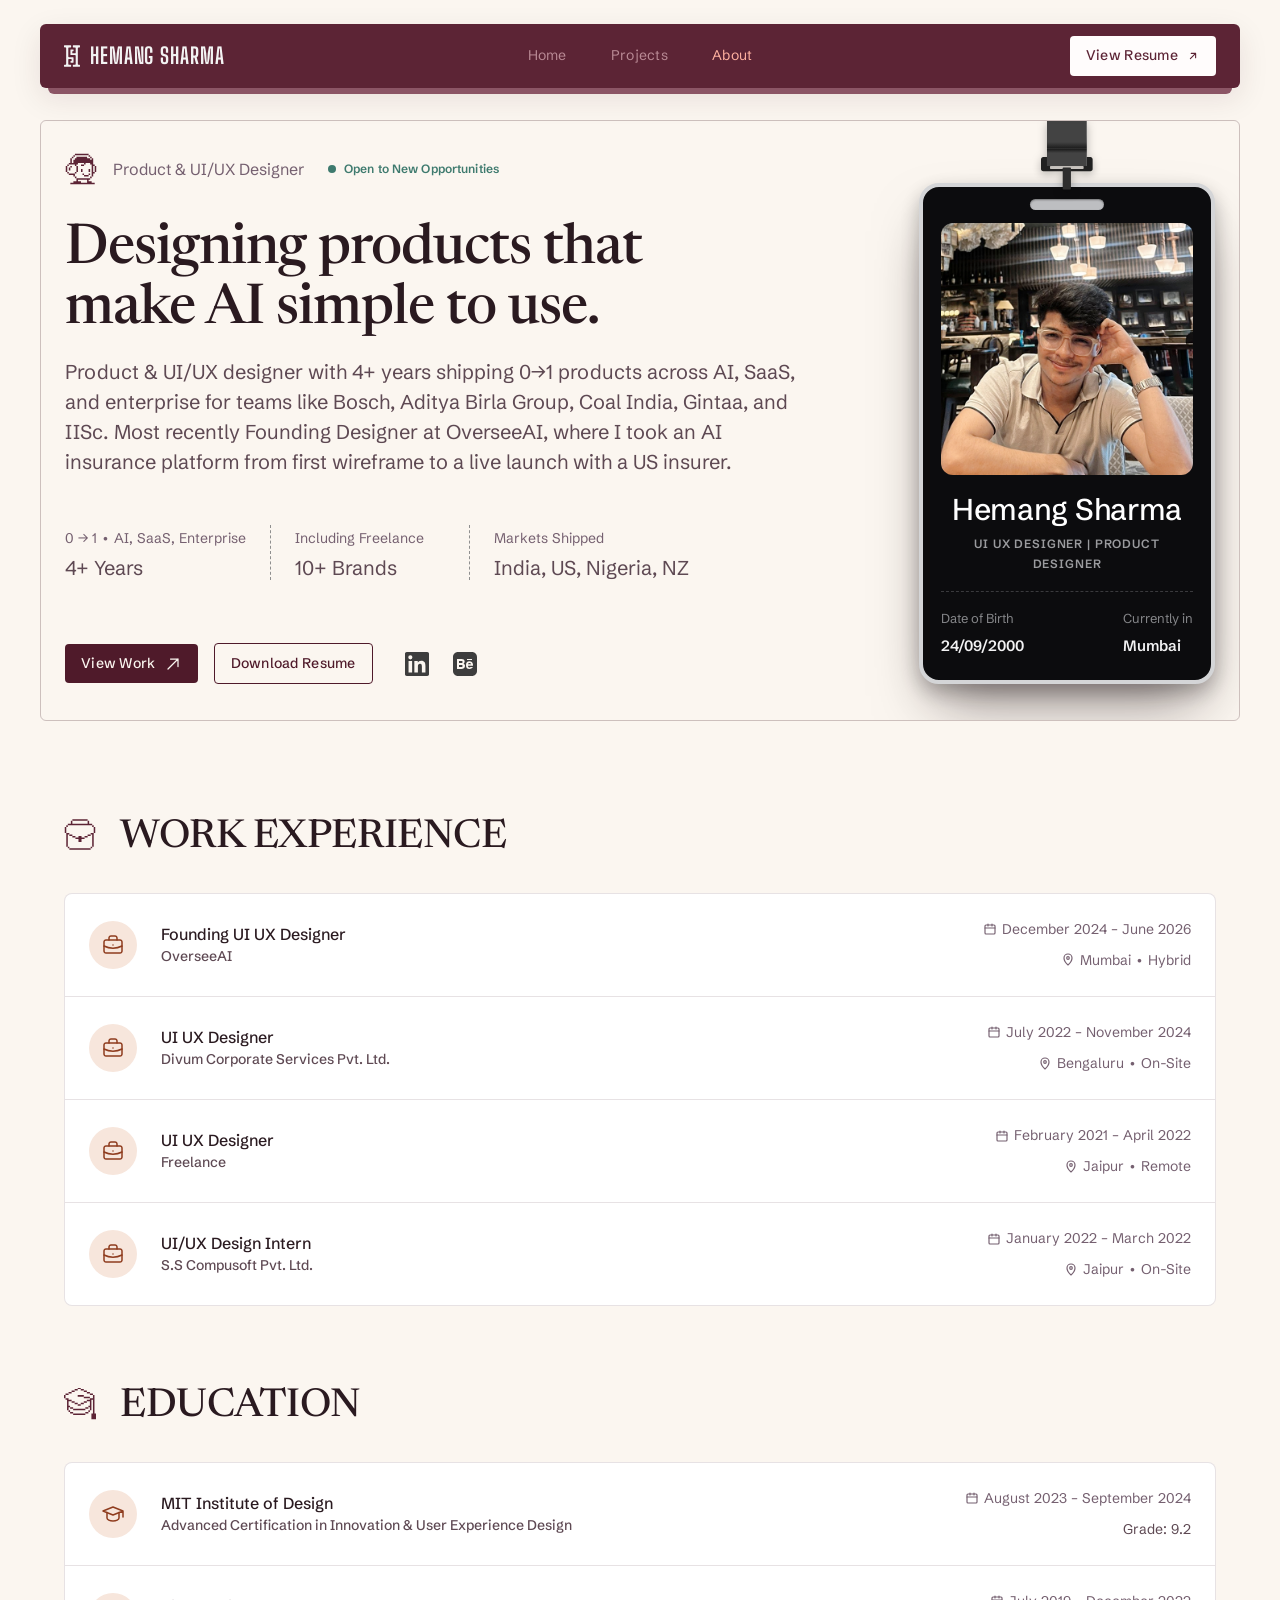
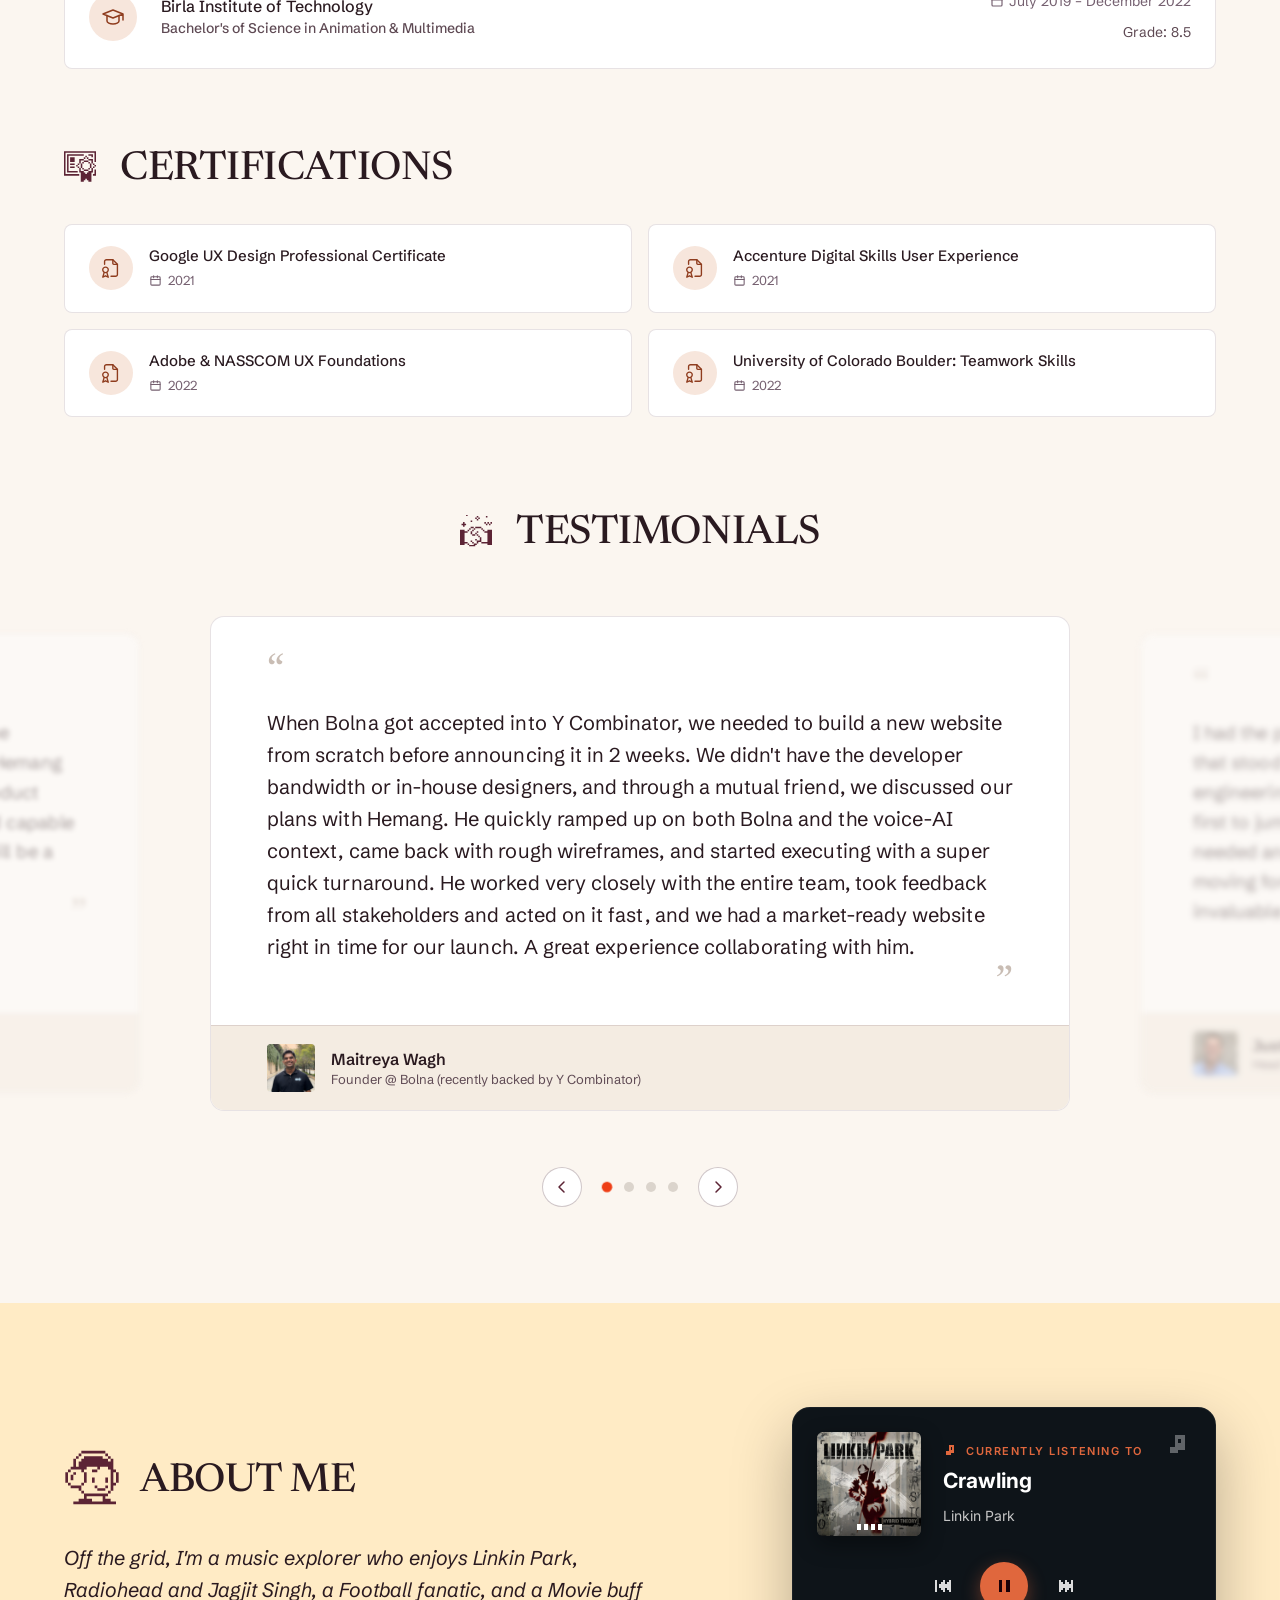
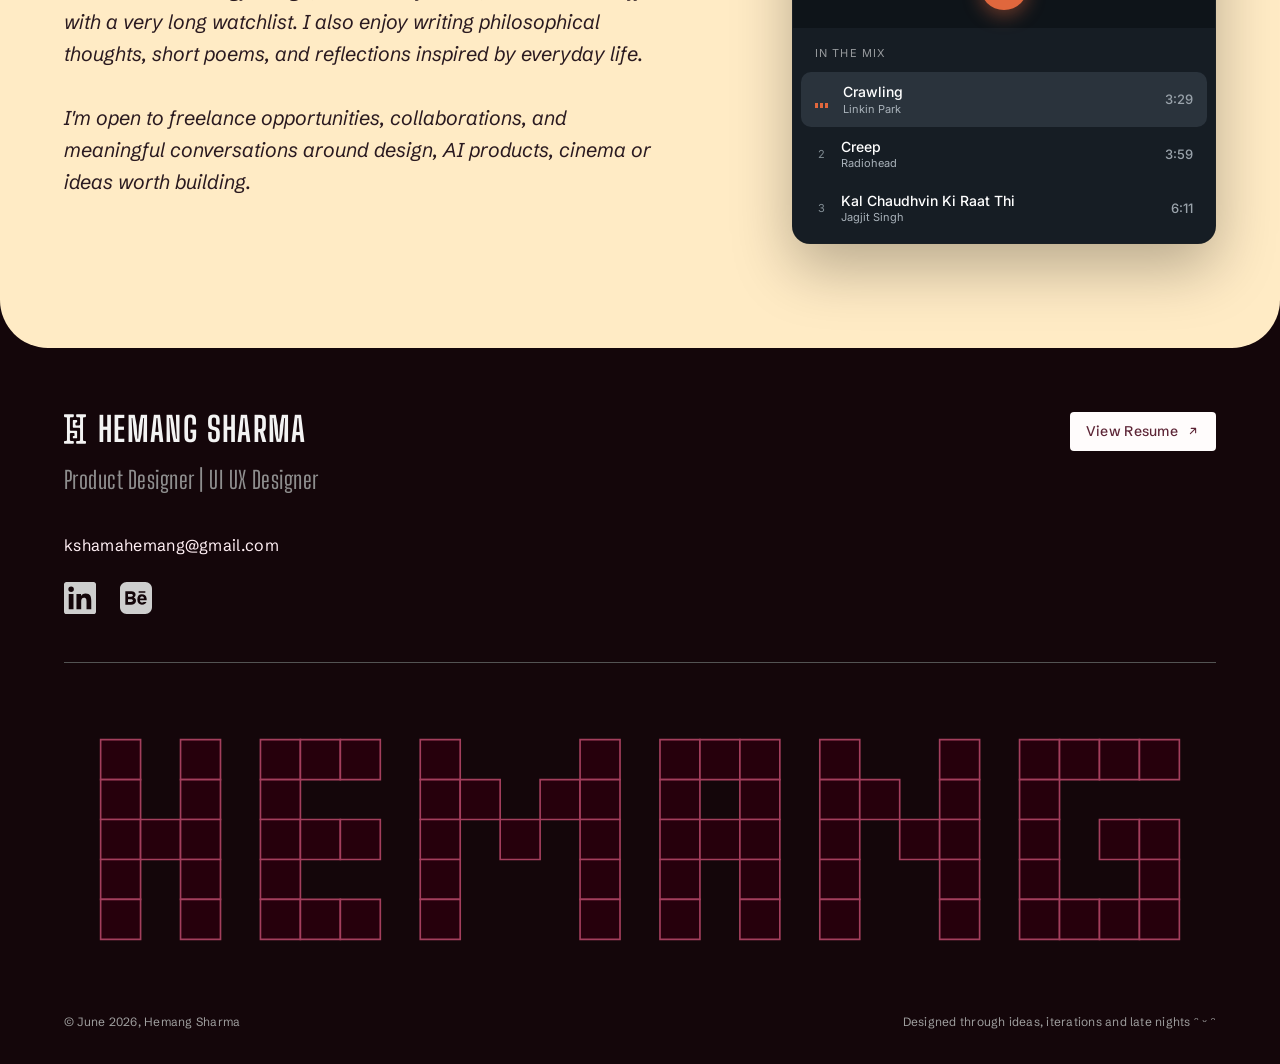
==== commit 1e60c5ef: "Update job title for Justin Theriot" ====
--- a/About.html
+++ b/About.html
@@ -301,7 +301,7 @@
           </div>
           <div class="tcard-foot">
             <img class="tcard-av" src="assets/testi/av-justin.png" alt="Justin Theriot">
-            <div><div class="tcard-nm">Justin Theriot</div><div class="tcard-rl">Technical Lead @ OverseeAI</div></div>
+            <div><div class="tcard-nm">Justin Theriot</div><div class="tcard-rl">Head of Engineering @ OverseeAI</div></div>
           </div>
         </article>
 
